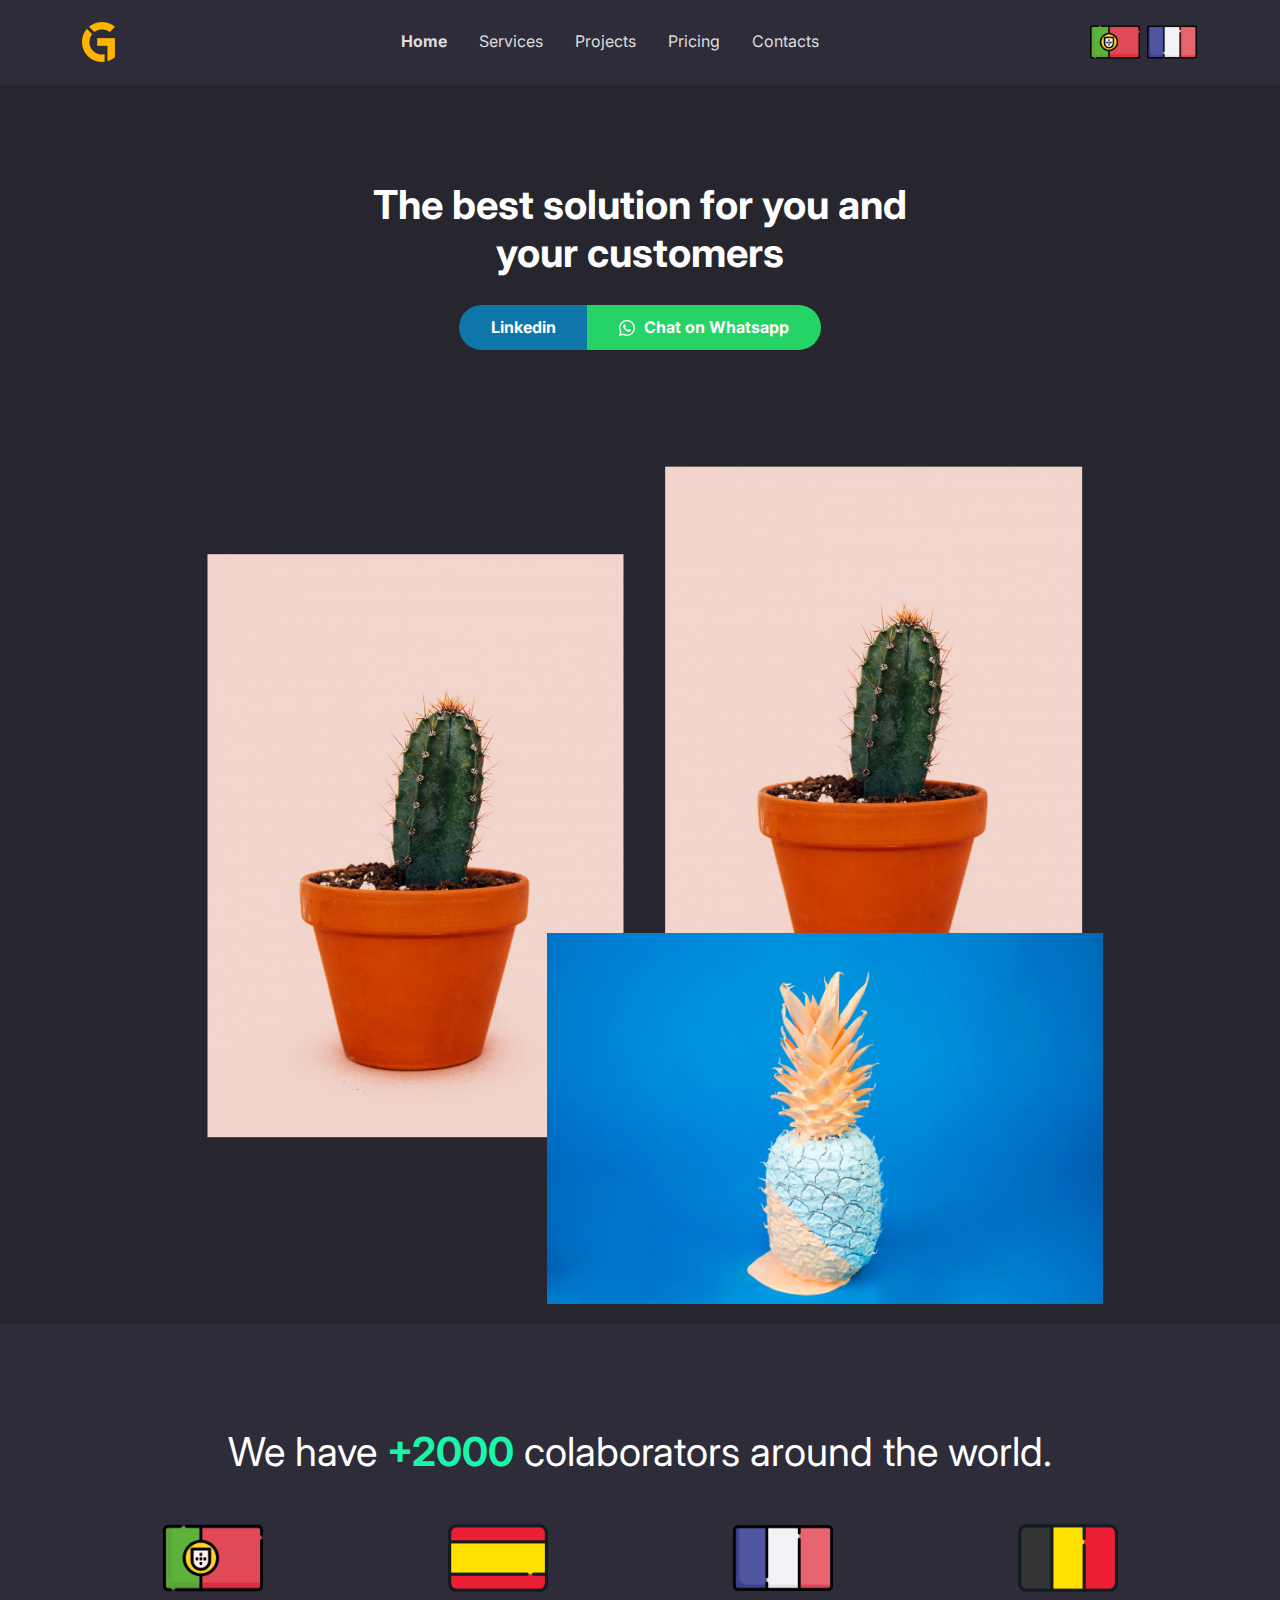
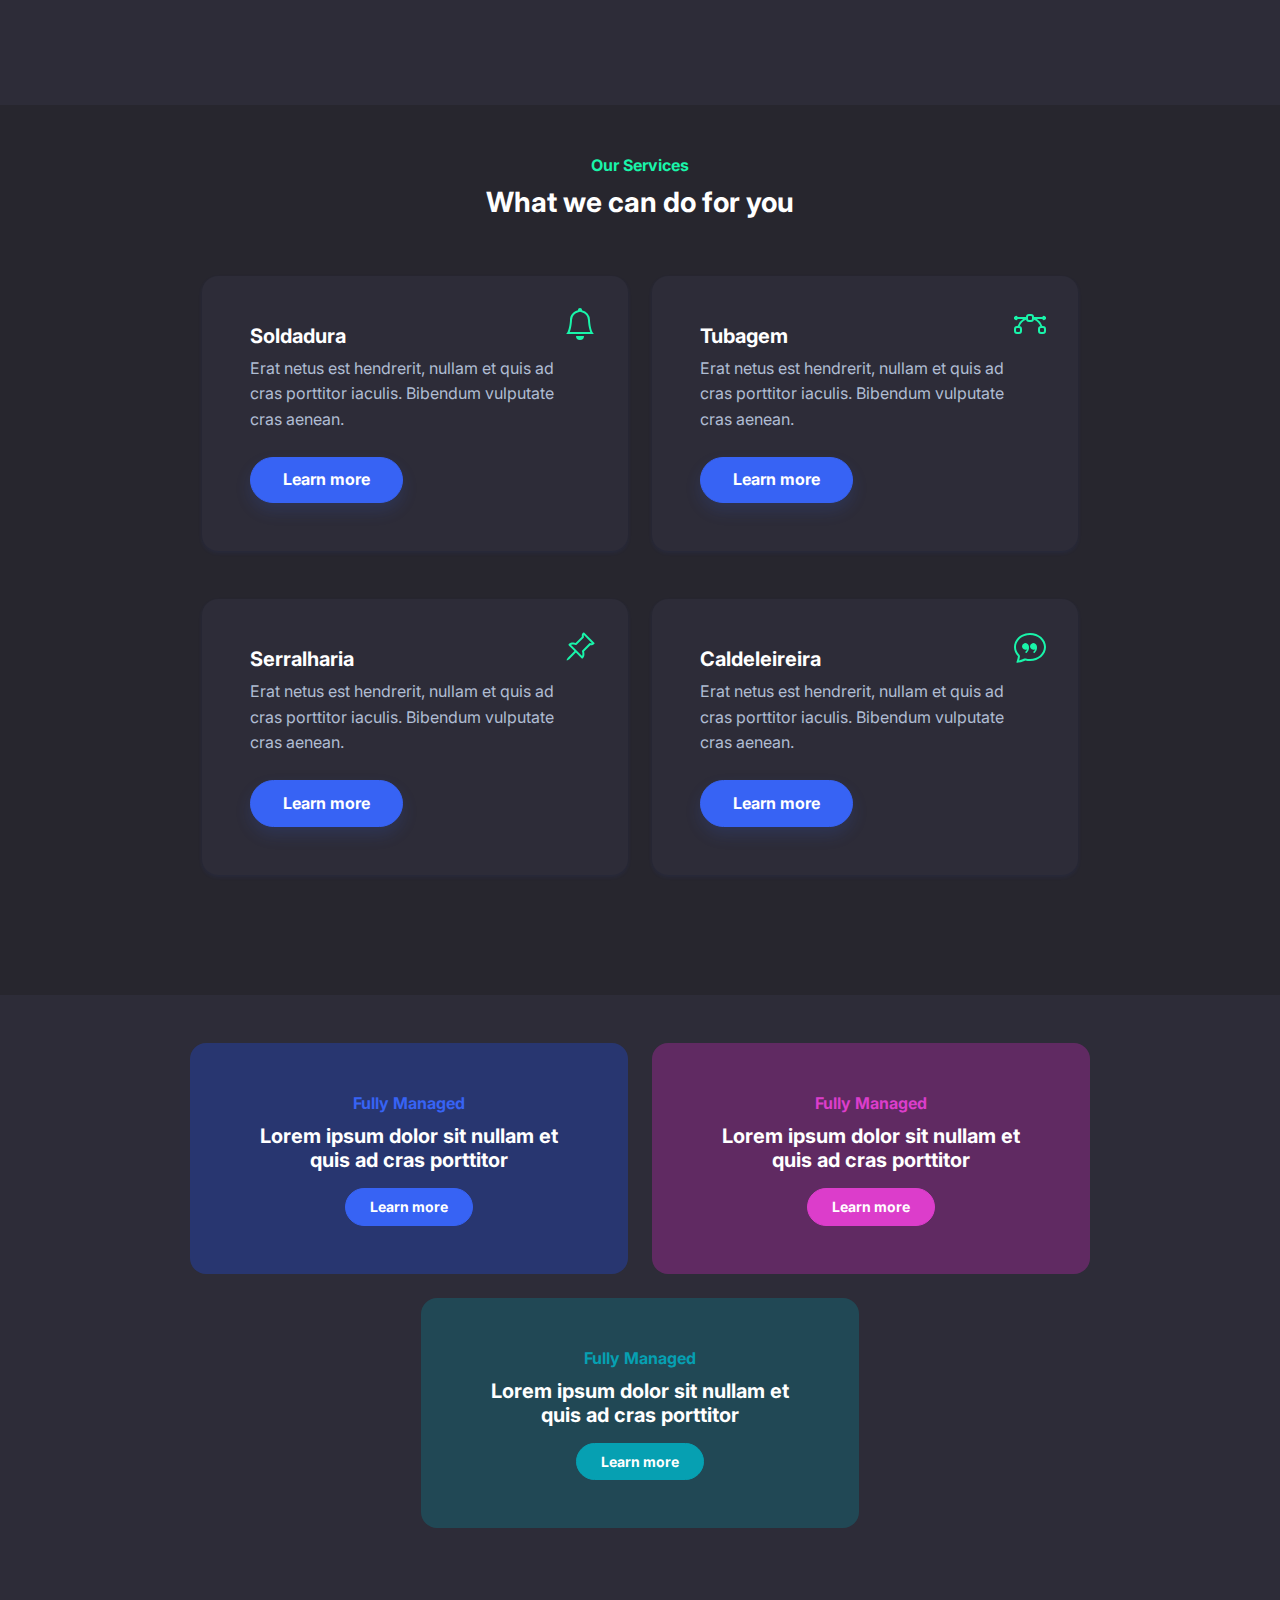
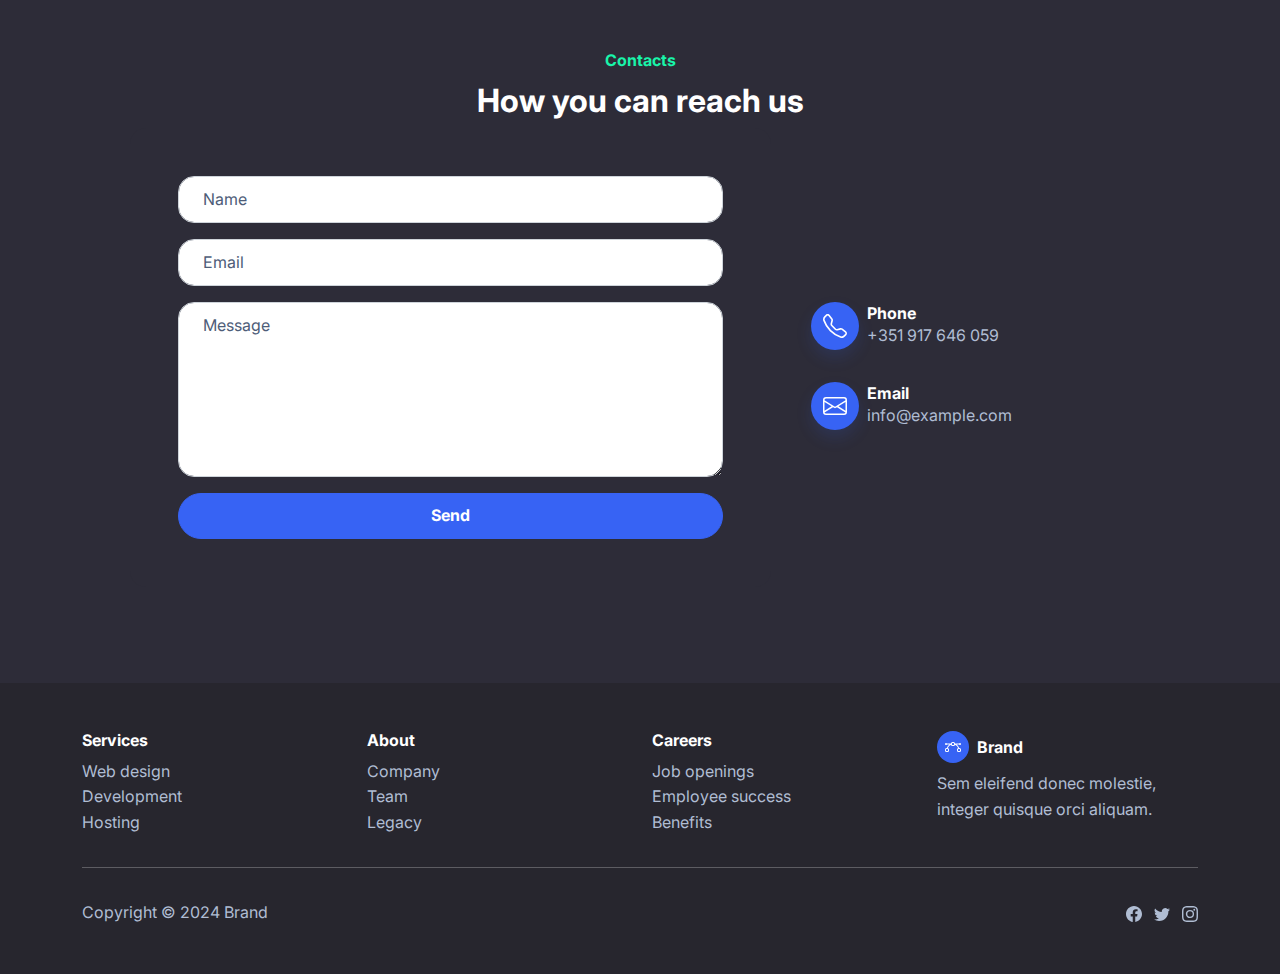
==== index.html @ dde5faa7 "message" ====
<!DOCTYPE html>
<html lang="en">

<head>
    <meta charset="utf-8">
    <meta name="viewport" content="width=device-width, initial-scale=1.0, shrink-to-fit=no">
    <title>Home - Brand</title>
    <link rel="stylesheet" href="assets/bootstrap/css/bootstrap.min.css">
    <link rel="stylesheet" href="https://fonts.googleapis.com/css?family=Inter:300italic,400italic,600italic,700italic,800italic,400,300,600,700,800&amp;display=swap">
</head>

<body>
    <nav class="navbar navbar-dark navbar-expand-md sticky-top py-3" id="mainNav">
        <div class="container"><a class="navbar-brand d-flex align-items-center" href="/"><img src="assets/img/logo.png" style="max-height: 40px;"></a><button data-bs-toggle="collapse" class="navbar-toggler" data-bs-target="#navcol-1"><span class="visually-hidden">Toggle navigation</span><span class="navbar-toggler-icon"></span></button>
            <div class="collapse navbar-collapse" id="navcol-1">
                <ul class="navbar-nav mx-auto">
                    <li class="nav-item"><a class="nav-link active" href="index.html">Home</a></li>
                    <li class="nav-item"><a class="nav-link" href="services.html">Services</a></li>
                    <li class="nav-item"><a class="nav-link" href="projects.html">Projects</a></li>
                    <li class="nav-item"><a class="nav-link" href="pricing.html">Pricing</a></li>
                    <li class="nav-item"><a class="nav-link" href="contacts.html">Contacts</a></li>
                </ul><button class="btn btn-primary" type="button" style="padding: 0;color: rgba(255,255,255,0);background: rgba(55,99,244,0);border-color: rgba(255,255,255,0);margin-right: 5px;"><img src="assets/img/portugal.png" style="max-width: 50px;"></button><button class="btn btn-primary" type="button" style="padding: 0;color: rgba(255,255,255,0);background: rgba(55,99,244,0);border-color: rgba(255,255,255,0);"><img src="assets/img/france.png" style="max-width: 50px;"></button>
            </div>
        </div>
    </nav>
    <header class="bg-dark">
        <div class="container pt-4 pt-xl-5">
            <div class="row pt-5">
                <div class="col-auto col-md-8 col-xl-6 text-md-start align-self-center mx-auto">
                    <div class="text-center d-xl-flex justify-content-xl-center">
                        <h1 class="fw-bold">The best solution for you and your customers</h1>
                    </div>
                </div>
                <div class="col-auto col-md-8 col-xl-10 text-md-start align-self-center mx-auto">
                    <div class="text-center d-xl-flex justify-content-xl-center" style="margin-top: 20px;">
                        <div class="btn-group" role="group"><button class="btn btn-primary" type="button" style="background: #0e76a8;border-style: none;">Linkedin</button><a class="btn btn-primary" role="button" style="background: #25d366;border-style: none;" href="https://whatsa.me/35100926717472/?t=Ola%20tudo%20bem?"><svg xmlns="http://www.w3.org/2000/svg" width="1em" height="1em" fill="currentColor" viewBox="0 0 16 16" class="bi bi-whatsapp" style="margin-right: 5px;">
                                    <path d="M13.601 2.326A7.854 7.854 0 0 0 7.994 0C3.627 0 .068 3.558.064 7.926c0 1.399.366 2.76 1.057 3.965L0 16l4.204-1.102a7.933 7.933 0 0 0 3.79.965h.004c4.368 0 7.926-3.558 7.93-7.93A7.898 7.898 0 0 0 13.6 2.326zM7.994 14.521a6.573 6.573 0 0 1-3.356-.92l-.24-.144-2.494.654.666-2.433-.156-.251a6.56 6.56 0 0 1-1.007-3.505c0-3.626 2.957-6.584 6.591-6.584a6.56 6.56 0 0 1 4.66 1.931 6.557 6.557 0 0 1 1.928 4.66c-.004 3.639-2.961 6.592-6.592 6.592zm3.615-4.934c-.197-.099-1.17-.578-1.353-.646-.182-.065-.315-.099-.445.099-.133.197-.513.646-.627.775-.114.133-.232.148-.43.05-.197-.1-.836-.308-1.592-.985-.59-.525-.985-1.175-1.103-1.372-.114-.198-.011-.304.088-.403.087-.088.197-.232.296-.346.1-.114.133-.198.198-.33.065-.134.034-.248-.015-.347-.05-.099-.445-1.076-.612-1.47-.16-.389-.323-.335-.445-.34-.114-.007-.247-.007-.38-.007a.729.729 0 0 0-.529.247c-.182.198-.691.677-.691 1.654 0 .977.71 1.916.81 2.049.098.133 1.394 2.132 3.383 2.992.47.205.84.326 1.129.418.475.152.904.129 1.246.08.38-.058 1.171-.48 1.338-.943.164-.464.164-.86.114-.943-.049-.084-.182-.133-.38-.232z"></path>
                                </svg>&nbsp;Chat on Whatsapp</a></div>
                    </div>
                </div>
                <div class="col-12 col-lg-10 mx-auto">
                    <div class="position-relative" style="display: flex;flex-wrap: wrap;justify-content: flex-end;">
                        <div style="position: relative;flex: 0 0 45%;transform: translate3d(-15%, 35%, 0);"><img class="img-fluid" data-bss-parallax="" data-bss-parallax-speed="0.8" src="assets/img/products/3.jpg"></div>
                        <div style="position: relative;flex: 0 0 45%;transform: translate3d(-5%, 20%, 0);"><img class="img-fluid" data-bss-parallax="" data-bss-parallax-speed="0.4" src="assets/img/products/3.jpg"></div>
                        <div style="position: relative;flex: 0 0 60%;transform: translate3d(0, 0%, 0);"><img class="img-fluid" data-bss-parallax="" data-bss-parallax-speed="0.25" src="assets/img/products/1.jpg" style="margin-bottom: 20px;"></div>
                    </div>
                </div>
            </div>
        </div>
    </header>
    <section class="py-5">
        <div class="container text-center py-5">
            <p class="fs-1 text-center mb-4" style="font-size: 1.6rem;">We have&nbsp;<span class="text-success"><strong>+2000</strong></span>&nbsp;colaborators around the world.</p>
            <div class="row">
                <div class="col-6 col-md-3 d-table-row"><img src="assets/img/portugal.png" style="max-height: 100px;"></div>
                <div class="col-6 col-md-3"><img src="assets/img/spain.png" style="max-height: 100px;"></div>
                <div class="col-6 col-md-3"><img src="assets/img/france.png" style="max-height: 100px;"></div>
                <div class="col-6 col-md-3"><img src="assets/img/belgium.png" style="max-height: 100px;"></div>
            </div>
        </div>
    </section>
    <section>
        <div class="container bg-dark py-5" style="margin-top: 1px;width: 100%;max-width: 100%;">
            <div class="row">
                <div class="col-md-8 col-xl-6 text-center mx-auto">
                    <p class="fw-bold text-success mb-2">Our Services</p>
                    <h3 class="fw-bold">What we can do for you</h3>
                </div>
            </div>
            <div class="py-5 p-lg-5">
                <div class="row row-cols-1 row-cols-md-2 mx-auto" style="max-width: 900px;">
                    <div class="col mb-5">
                        <div class="card shadow-sm">
                            <div class="card-body px-4 py-5 px-md-5">
                                <div class="bs-icon-lg d-flex justify-content-center align-items-center mb-3 bs-icon" style="top: 1rem;right: 1rem;position: absolute;"><svg xmlns="http://www.w3.org/2000/svg" width="1em" height="1em" fill="currentColor" viewBox="0 0 16 16" class="bi bi-bell text-success">
                                        <path d="M8 16a2 2 0 0 0 2-2H6a2 2 0 0 0 2 2zM8 1.918l-.797.161A4.002 4.002 0 0 0 4 6c0 .628-.134 2.197-.459 3.742-.16.767-.376 1.566-.663 2.258h10.244c-.287-.692-.502-1.49-.663-2.258C12.134 8.197 12 6.628 12 6a4.002 4.002 0 0 0-3.203-3.92L8 1.917zM14.22 12c.223.447.481.801.78 1H1c.299-.199.557-.553.78-1C2.68 10.2 3 6.88 3 6c0-2.42 1.72-4.44 4.005-4.901a1 1 0 1 1 1.99 0A5.002 5.002 0 0 1 13 6c0 .88.32 4.2 1.22 6z"></path>
                                    </svg></div>
                                <h5 class="fw-bold card-title">Soldadura</h5>
                                <p class="text-muted card-text mb-4">Erat netus est hendrerit, nullam et quis ad cras porttitor iaculis. Bibendum vulputate cras aenean.</p><button class="btn btn-primary shadow" type="button">Learn more</button>
                            </div>
                        </div>
                    </div>
                    <div class="col mb-5">
                        <div class="card shadow-sm">
                            <div class="card-body px-4 py-5 px-md-5">
                                <div class="bs-icon-lg d-flex justify-content-center align-items-center mb-3 bs-icon" style="top: 1rem;right: 1rem;position: absolute;"><svg xmlns="http://www.w3.org/2000/svg" width="1em" height="1em" fill="currentColor" viewBox="0 0 16 16" class="bi bi-bezier text-success">
                                        <path fill-rule="evenodd" d="M0 10.5A1.5 1.5 0 0 1 1.5 9h1A1.5 1.5 0 0 1 4 10.5v1A1.5 1.5 0 0 1 2.5 13h-1A1.5 1.5 0 0 1 0 11.5v-1zm1.5-.5a.5.5 0 0 0-.5.5v1a.5.5 0 0 0 .5.5h1a.5.5 0 0 0 .5-.5v-1a.5.5 0 0 0-.5-.5h-1zm10.5.5A1.5 1.5 0 0 1 13.5 9h1a1.5 1.5 0 0 1 1.5 1.5v1a1.5 1.5 0 0 1-1.5 1.5h-1a1.5 1.5 0 0 1-1.5-1.5v-1zm1.5-.5a.5.5 0 0 0-.5.5v1a.5.5 0 0 0 .5.5h1a.5.5 0 0 0 .5-.5v-1a.5.5 0 0 0-.5-.5h-1zM6 4.5A1.5 1.5 0 0 1 7.5 3h1A1.5 1.5 0 0 1 10 4.5v1A1.5 1.5 0 0 1 8.5 7h-1A1.5 1.5 0 0 1 6 5.5v-1zM7.5 4a.5.5 0 0 0-.5.5v1a.5.5 0 0 0 .5.5h1a.5.5 0 0 0 .5-.5v-1a.5.5 0 0 0-.5-.5h-1z"></path>
                                        <path d="M6 4.5H1.866a1 1 0 1 0 0 1h2.668A6.517 6.517 0 0 0 1.814 9H2.5c.123 0 .244.015.358.043a5.517 5.517 0 0 1 3.185-3.185A1.503 1.503 0 0 1 6 5.5v-1zm3.957 1.358A1.5 1.5 0 0 0 10 5.5v-1h4.134a1 1 0 1 1 0 1h-2.668a6.517 6.517 0 0 1 2.72 3.5H13.5c-.123 0-.243.015-.358.043a5.517 5.517 0 0 0-3.185-3.185z"></path>
                                    </svg></div>
                                <h5 class="fw-bold card-title">Tubagem</h5>
                                <p class="text-muted card-text mb-4">Erat netus est hendrerit, nullam et quis ad cras porttitor iaculis. Bibendum vulputate cras aenean.</p><button class="btn btn-primary shadow" type="button">Learn more</button>
                            </div>
                        </div>
                    </div>
                    <div class="col mb-4">
                        <div class="card shadow-sm">
                            <div class="card-body px-4 py-5 px-md-5">
                                <div class="bs-icon-lg d-flex justify-content-center align-items-center mb-3 bs-icon" style="top: 1rem;right: 1rem;position: absolute;"><svg xmlns="http://www.w3.org/2000/svg" width="1em" height="1em" fill="currentColor" viewBox="0 0 16 16" class="bi bi-pin-angle text-success">
                                        <path d="M9.828.722a.5.5 0 0 1 .354.146l4.95 4.95a.5.5 0 0 1 0 .707c-.48.48-1.072.588-1.503.588-.177 0-.335-.018-.46-.039l-3.134 3.134a5.927 5.927 0 0 1 .16 1.013c.046.702-.032 1.687-.72 2.375a.5.5 0 0 1-.707 0l-2.829-2.828-3.182 3.182c-.195.195-1.219.902-1.414.707-.195-.195.512-1.22.707-1.414l3.182-3.182-2.828-2.829a.5.5 0 0 1 0-.707c.688-.688 1.673-.767 2.375-.72a5.922 5.922 0 0 1 1.013.16l3.134-3.133a2.772 2.772 0 0 1-.04-.461c0-.43.108-1.022.589-1.503a.5.5 0 0 1 .353-.146zm.122 2.112v-.002.002zm0-.002v.002a.5.5 0 0 1-.122.51L6.293 6.878a.5.5 0 0 1-.511.12H5.78l-.014-.004a4.507 4.507 0 0 0-.288-.076 4.922 4.922 0 0 0-.765-.116c-.422-.028-.836.008-1.175.15l5.51 5.509c.141-.34.177-.753.149-1.175a4.924 4.924 0 0 0-.192-1.054l-.004-.013v-.001a.5.5 0 0 1 .12-.512l3.536-3.535a.5.5 0 0 1 .532-.115l.096.022c.087.017.208.034.344.034.114 0 .23-.011.343-.04L9.927 2.028c-.029.113-.04.23-.04.343a1.779 1.779 0 0 0 .062.46z"></path>
                                    </svg></div>
                                <h5 class="fw-bold card-title">Serralharia</h5>
                                <p class="text-muted card-text mb-4">Erat netus est hendrerit, nullam et quis ad cras porttitor iaculis. Bibendum vulputate cras aenean.</p><button class="btn btn-primary shadow" type="button">Learn more</button>
                            </div>
                        </div>
                    </div>
                    <div class="col mb-4">
                        <div class="card shadow-sm">
                            <div class="card-body px-4 py-5 px-md-5">
                                <div class="bs-icon-lg d-flex justify-content-center align-items-center mb-3 bs-icon" style="top: 1rem;right: 1rem;position: absolute;"><svg xmlns="http://www.w3.org/2000/svg" width="1em" height="1em" fill="currentColor" viewBox="0 0 16 16" class="bi bi-chat-quote text-success">
                                        <path d="M2.678 11.894a1 1 0 0 1 .287.801 10.97 10.97 0 0 1-.398 2c1.395-.323 2.247-.697 2.634-.893a1 1 0 0 1 .71-.074A8.06 8.06 0 0 0 8 14c3.996 0 7-2.807 7-6 0-3.192-3.004-6-7-6S1 4.808 1 8c0 1.468.617 2.83 1.678 3.894zm-.493 3.905a21.682 21.682 0 0 1-.713.129c-.2.032-.352-.176-.273-.362a9.68 9.68 0 0 0 .244-.637l.003-.01c.248-.72.45-1.548.524-2.319C.743 11.37 0 9.76 0 8c0-3.866 3.582-7 8-7s8 3.134 8 7-3.582 7-8 7a9.06 9.06 0 0 1-2.347-.306c-.52.263-1.639.742-3.468 1.105z"></path>
                                        <path d="M7.066 6.76A1.665 1.665 0 0 0 4 7.668a1.667 1.667 0 0 0 2.561 1.406c-.131.389-.375.804-.777 1.22a.417.417 0 0 0 .6.58c1.486-1.54 1.293-3.214.682-4.112zm4 0A1.665 1.665 0 0 0 8 7.668a1.667 1.667 0 0 0 2.561 1.406c-.131.389-.375.804-.777 1.22a.417.417 0 0 0 .6.58c1.486-1.54 1.293-3.214.682-4.112z"></path>
                                    </svg></div>
                                <h5 class="fw-bold card-title">Caldeleireira</h5>
                                <p class="text-muted card-text mb-4">Erat netus est hendrerit, nullam et quis ad cras porttitor iaculis. Bibendum vulputate cras aenean.</p><button class="btn btn-primary shadow" type="button">Learn more</button>
                            </div>
                        </div>
                    </div>
                </div>
            </div>
        </div>
    </section>
    <section>
        <div class="container py-5">
            <div class="mx-auto" style="max-width: 900px;">
                <div class="row row-cols-1 row-cols-md-2 d-flex justify-content-center">
                    <div class="col mb-4">
                        <div class="card bg-primary-light">
                            <div class="card-body text-center px-4 py-5 px-md-5">
                                <p class="fw-bold text-primary card-text mb-2">Fully Managed</p>
                                <h5 class="fw-bold card-title mb-3">Lorem ipsum dolor sit&nbsp;nullam et quis ad cras porttitor</h5><button class="btn btn-primary btn-sm" type="button">Learn more</button>
                            </div>
                        </div>
                    </div>
                    <div class="col mb-4">
                        <div class="card bg-secondary-light">
                            <div class="card-body text-center px-4 py-5 px-md-5">
                                <p class="fw-bold text-secondary card-text mb-2">Fully Managed</p>
                                <h5 class="fw-bold card-title mb-3">Lorem ipsum dolor sit&nbsp;nullam et quis ad cras porttitor</h5><button class="btn btn-secondary btn-sm" type="button">Learn more</button>
                            </div>
                        </div>
                    </div>
                    <div class="col mb-4">
                        <div class="card bg-info-light">
                            <div class="card-body text-center px-4 py-5 px-md-5">
                                <p class="fw-bold text-info card-text mb-2">Fully Managed</p>
                                <h5 class="fw-bold card-title mb-3">Lorem ipsum dolor sit&nbsp;nullam et quis ad cras porttitor</h5><button class="btn btn-info btn-sm" type="button">Learn more</button>
                            </div>
                        </div>
                    </div>
                </div>
            </div>
        </div>
    </section>
    <section class="position-relative py-4 py-xl-5">
        <div class="container position-relative">
            <p class="fw-bold text-success d-xl-flex justify-content-xl-center mb-2" style="text-align: center;">Contacts</p>
            <div class="col-md-8 col-xl-6 text-center mx-auto">
                <h2 class="fw-bold">How you can reach us</h2>
            </div>
            <div class="row d-flex justify-content-center">
                <div class="col-md-8 col-lg-8 col-xl-7 col-xxl-6">
                    <div class="card mb-5">
                        <div class="card-body p-sm-5">
                            <form method="post">
                                <div class="mb-3"><input class="form-control" type="text" id="name-2" name="name" placeholder="Name"></div>
                                <div class="mb-3"><input class="form-control" type="email" id="email-2" name="email" placeholder="Email"></div>
                                <div class="mb-3"><textarea class="form-control" id="message-2" name="message" rows="6" placeholder="Message"></textarea></div>
                                <div><button class="btn btn-primary d-block w-100" type="submit">Send </button></div>
                            </form>
                        </div>
                    </div>
                </div>
                <div class="col-md-4 col-xl-4 d-flex justify-content-center justify-content-xl-start">
                    <div class="d-flex flex-wrap flex-md-column justify-content-md-start align-items-md-start justify-content-xl-center h-100">
                        <div class="d-flex align-items-center p-3">
                            <div class="bs-icon-md bs-icon-circle bs-icon-primary shadow d-flex flex-shrink-0 justify-content-center align-items-center d-inline-block bs-icon bs-icon-md"><svg xmlns="http://www.w3.org/2000/svg" width="1em" height="1em" fill="currentColor" viewBox="0 0 16 16" class="bi bi-telephone">
                                    <path d="M3.654 1.328a.678.678 0 0 0-1.015-.063L1.605 2.3c-.483.484-.661 1.169-.45 1.77a17.568 17.568 0 0 0 4.168 6.608 17.569 17.569 0 0 0 6.608 4.168c.601.211 1.286.033 1.77-.45l1.034-1.034a.678.678 0 0 0-.063-1.015l-2.307-1.794a.678.678 0 0 0-.58-.122l-2.19.547a1.745 1.745 0 0 1-1.657-.459L5.482 8.062a1.745 1.745 0 0 1-.46-1.657l.548-2.19a.678.678 0 0 0-.122-.58L3.654 1.328zM1.884.511a1.745 1.745 0 0 1 2.612.163L6.29 2.98c.329.423.445.974.315 1.494l-.547 2.19a.678.678 0 0 0 .178.643l2.457 2.457a.678.678 0 0 0 .644.178l2.189-.547a1.745 1.745 0 0 1 1.494.315l2.306 1.794c.829.645.905 1.87.163 2.611l-1.034 1.034c-.74.74-1.846 1.065-2.877.702a18.634 18.634 0 0 1-7.01-4.42 18.634 18.634 0 0 1-4.42-7.009c-.362-1.03-.037-2.137.703-2.877L1.885.511z"></path>
                                </svg></div>
                            <div class="px-2">
                                <h6 class="fw-bold mb-0">Phone</h6>
                                <p class="text-muted mb-0">+351 917 646 059</p>
                            </div>
                        </div>
                        <div class="d-flex align-items-center p-3">
                            <div class="bs-icon-md bs-icon-circle bs-icon-primary shadow d-flex flex-shrink-0 justify-content-center align-items-center d-inline-block bs-icon bs-icon-md"><svg xmlns="http://www.w3.org/2000/svg" width="1em" height="1em" fill="currentColor" viewBox="0 0 16 16" class="bi bi-envelope">
                                    <path fill-rule="evenodd" d="M0 4a2 2 0 0 1 2-2h12a2 2 0 0 1 2 2v8a2 2 0 0 1-2 2H2a2 2 0 0 1-2-2V4Zm2-1a1 1 0 0 0-1 1v.217l7 4.2 7-4.2V4a1 1 0 0 0-1-1H2Zm13 2.383-4.708 2.825L15 11.105V5.383Zm-.034 6.876-5.64-3.471L8 9.583l-1.326-.795-5.64 3.47A1 1 0 0 0 2 13h12a1 1 0 0 0 .966-.741ZM1 11.105l4.708-2.897L1 5.383v5.722Z"></path>
                                </svg></div>
                            <div class="px-2">
                                <h6 class="fw-bold mb-0">Email</h6>
                                <p class="text-muted mb-0">info@example.com</p>
                            </div>
                        </div>
                        <div class="d-flex align-items-center p-3">
                            <div class="px-2"></div>
                        </div>
                    </div>
                </div>
            </div>
        </div>
    </section>
    <footer class="bg-dark">
        <div class="container py-4 py-lg-5">
            <div class="row justify-content-center">
                <div class="col-sm-4 col-md-3 text-center text-lg-start d-flex flex-column">
                    <h3 class="fs-6 fw-bold">Services</h3>
                    <ul class="list-unstyled">
                        <li><a href="#">Web design</a></li>
                        <li><a href="#">Development</a></li>
                        <li><a href="#">Hosting</a></li>
                    </ul>
                </div>
                <div class="col-sm-4 col-md-3 text-center text-lg-start d-flex flex-column">
                    <h3 class="fs-6 fw-bold">About</h3>
                    <ul class="list-unstyled">
                        <li><a href="#">Company</a></li>
                        <li><a href="#">Team</a></li>
                        <li><a href="#">Legacy</a></li>
                    </ul>
                </div>
                <div class="col-sm-4 col-md-3 text-center text-lg-start d-flex flex-column">
                    <h3 class="fs-6 fw-bold">Careers</h3>
                    <ul class="list-unstyled">
                        <li><a href="#">Job openings</a></li>
                        <li><a href="#">Employee success</a></li>
                        <li><a href="#">Benefits</a></li>
                    </ul>
                </div>
                <div class="col-lg-3 text-center text-lg-start d-flex flex-column align-items-center order-first align-items-lg-start order-lg-last">
                    <div class="fw-bold d-flex align-items-center mb-2"><span class="bs-icon-sm bs-icon-circle bs-icon-primary d-flex justify-content-center align-items-center bs-icon me-2"><svg xmlns="http://www.w3.org/2000/svg" width="1em" height="1em" fill="currentColor" viewBox="0 0 16 16" class="bi bi-bezier">
                                <path fill-rule="evenodd" d="M0 10.5A1.5 1.5 0 0 1 1.5 9h1A1.5 1.5 0 0 1 4 10.5v1A1.5 1.5 0 0 1 2.5 13h-1A1.5 1.5 0 0 1 0 11.5v-1zm1.5-.5a.5.5 0 0 0-.5.5v1a.5.5 0 0 0 .5.5h1a.5.5 0 0 0 .5-.5v-1a.5.5 0 0 0-.5-.5h-1zm10.5.5A1.5 1.5 0 0 1 13.5 9h1a1.5 1.5 0 0 1 1.5 1.5v1a1.5 1.5 0 0 1-1.5 1.5h-1a1.5 1.5 0 0 1-1.5-1.5v-1zm1.5-.5a.5.5 0 0 0-.5.5v1a.5.5 0 0 0 .5.5h1a.5.5 0 0 0 .5-.5v-1a.5.5 0 0 0-.5-.5h-1zM6 4.5A1.5 1.5 0 0 1 7.5 3h1A1.5 1.5 0 0 1 10 4.5v1A1.5 1.5 0 0 1 8.5 7h-1A1.5 1.5 0 0 1 6 5.5v-1zM7.5 4a.5.5 0 0 0-.5.5v1a.5.5 0 0 0 .5.5h1a.5.5 0 0 0 .5-.5v-1a.5.5 0 0 0-.5-.5h-1z"></path>
                                <path d="M6 4.5H1.866a1 1 0 1 0 0 1h2.668A6.517 6.517 0 0 0 1.814 9H2.5c.123 0 .244.015.358.043a5.517 5.517 0 0 1 3.185-3.185A1.503 1.503 0 0 1 6 5.5v-1zm3.957 1.358A1.5 1.5 0 0 0 10 5.5v-1h4.134a1 1 0 1 1 0 1h-2.668a6.517 6.517 0 0 1 2.72 3.5H13.5c-.123 0-.243.015-.358.043a5.517 5.517 0 0 0-3.185-3.185z"></path>
                            </svg></span><span>Brand</span></div>
                    <p class="text-muted">Sem eleifend donec molestie, integer quisque orci aliquam.</p>
                </div>
            </div>
            <hr>
            <div class="text-muted d-flex justify-content-between align-items-center pt-3">
                <p class="mb-0">Copyright © 2024 Brand</p>
                <ul class="list-inline mb-0">
                    <li class="list-inline-item"><svg xmlns="http://www.w3.org/2000/svg" width="1em" height="1em" fill="currentColor" viewBox="0 0 16 16" class="bi bi-facebook">
                            <path d="M16 8.049c0-4.446-3.582-8.05-8-8.05C3.58 0-.002 3.603-.002 8.05c0 4.017 2.926 7.347 6.75 7.951v-5.625h-2.03V8.05H6.75V6.275c0-2.017 1.195-3.131 3.022-3.131.876 0 1.791.157 1.791.157v1.98h-1.009c-.993 0-1.303.621-1.303 1.258v1.51h2.218l-.354 2.326H9.25V16c3.824-.604 6.75-3.934 6.75-7.951z"></path>
                        </svg></li>
                    <li class="list-inline-item"><svg xmlns="http://www.w3.org/2000/svg" width="1em" height="1em" fill="currentColor" viewBox="0 0 16 16" class="bi bi-twitter">
                            <path d="M5.026 15c6.038 0 9.341-5.003 9.341-9.334 0-.14 0-.282-.006-.422A6.685 6.685 0 0 0 16 3.542a6.658 6.658 0 0 1-1.889.518 3.301 3.301 0 0 0 1.447-1.817 6.533 6.533 0 0 1-2.087.793A3.286 3.286 0 0 0 7.875 6.03a9.325 9.325 0 0 1-6.767-3.429 3.289 3.289 0 0 0 1.018 4.382A3.323 3.323 0 0 1 .64 6.575v.045a3.288 3.288 0 0 0 2.632 3.218 3.203 3.203 0 0 1-.865.115 3.23 3.23 0 0 1-.614-.057 3.283 3.283 0 0 0 3.067 2.277A6.588 6.588 0 0 1 .78 13.58a6.32 6.32 0 0 1-.78-.045A9.344 9.344 0 0 0 5.026 15z"></path>
                        </svg></li>
                    <li class="list-inline-item"><svg xmlns="http://www.w3.org/2000/svg" width="1em" height="1em" fill="currentColor" viewBox="0 0 16 16" class="bi bi-instagram">
                            <path d="M8 0C5.829 0 5.556.01 4.703.048 3.85.088 3.269.222 2.76.42a3.917 3.917 0 0 0-1.417.923A3.927 3.927 0 0 0 .42 2.76C.222 3.268.087 3.85.048 4.7.01 5.555 0 5.827 0 8.001c0 2.172.01 2.444.048 3.297.04.852.174 1.433.372 1.942.205.526.478.972.923 1.417.444.445.89.719 1.416.923.51.198 1.09.333 1.942.372C5.555 15.99 5.827 16 8 16s2.444-.01 3.298-.048c.851-.04 1.434-.174 1.943-.372a3.916 3.916 0 0 0 1.416-.923c.445-.445.718-.891.923-1.417.197-.509.332-1.09.372-1.942C15.99 10.445 16 10.173 16 8s-.01-2.445-.048-3.299c-.04-.851-.175-1.433-.372-1.941a3.926 3.926 0 0 0-.923-1.417A3.911 3.911 0 0 0 13.24.42c-.51-.198-1.092-.333-1.943-.372C10.443.01 10.172 0 7.998 0h.003zm-.717 1.442h.718c2.136 0 2.389.007 3.232.046.78.035 1.204.166 1.486.275.373.145.64.319.92.599.28.28.453.546.598.92.11.281.24.705.275 1.485.039.843.047 1.096.047 3.231s-.008 2.389-.047 3.232c-.035.78-.166 1.203-.275 1.485a2.47 2.47 0 0 1-.599.919c-.28.28-.546.453-.92.598-.28.11-.704.24-1.485.276-.843.038-1.096.047-3.232.047s-2.39-.009-3.233-.047c-.78-.036-1.203-.166-1.485-.276a2.478 2.478 0 0 1-.92-.598 2.48 2.48 0 0 1-.6-.92c-.109-.281-.24-.705-.275-1.485-.038-.843-.046-1.096-.046-3.233 0-2.136.008-2.388.046-3.231.036-.78.166-1.204.276-1.486.145-.373.319-.64.599-.92.28-.28.546-.453.92-.598.282-.11.705-.24 1.485-.276.738-.034 1.024-.044 2.515-.045v.002zm4.988 1.328a.96.96 0 1 0 0 1.92.96.96 0 0 0 0-1.92zm-4.27 1.122a4.109 4.109 0 1 0 0 8.217 4.109 4.109 0 0 0 0-8.217zm0 1.441a2.667 2.667 0 1 1 0 5.334 2.667 2.667 0 0 1 0-5.334z"></path>
                        </svg></li>
                </ul>
            </div>
        </div>
    </footer>
    <script src="assets/bootstrap/js/bootstrap.min.js"></script>
    <script src="assets/js/bold-and-dark.js"></script>
</body>

</html>
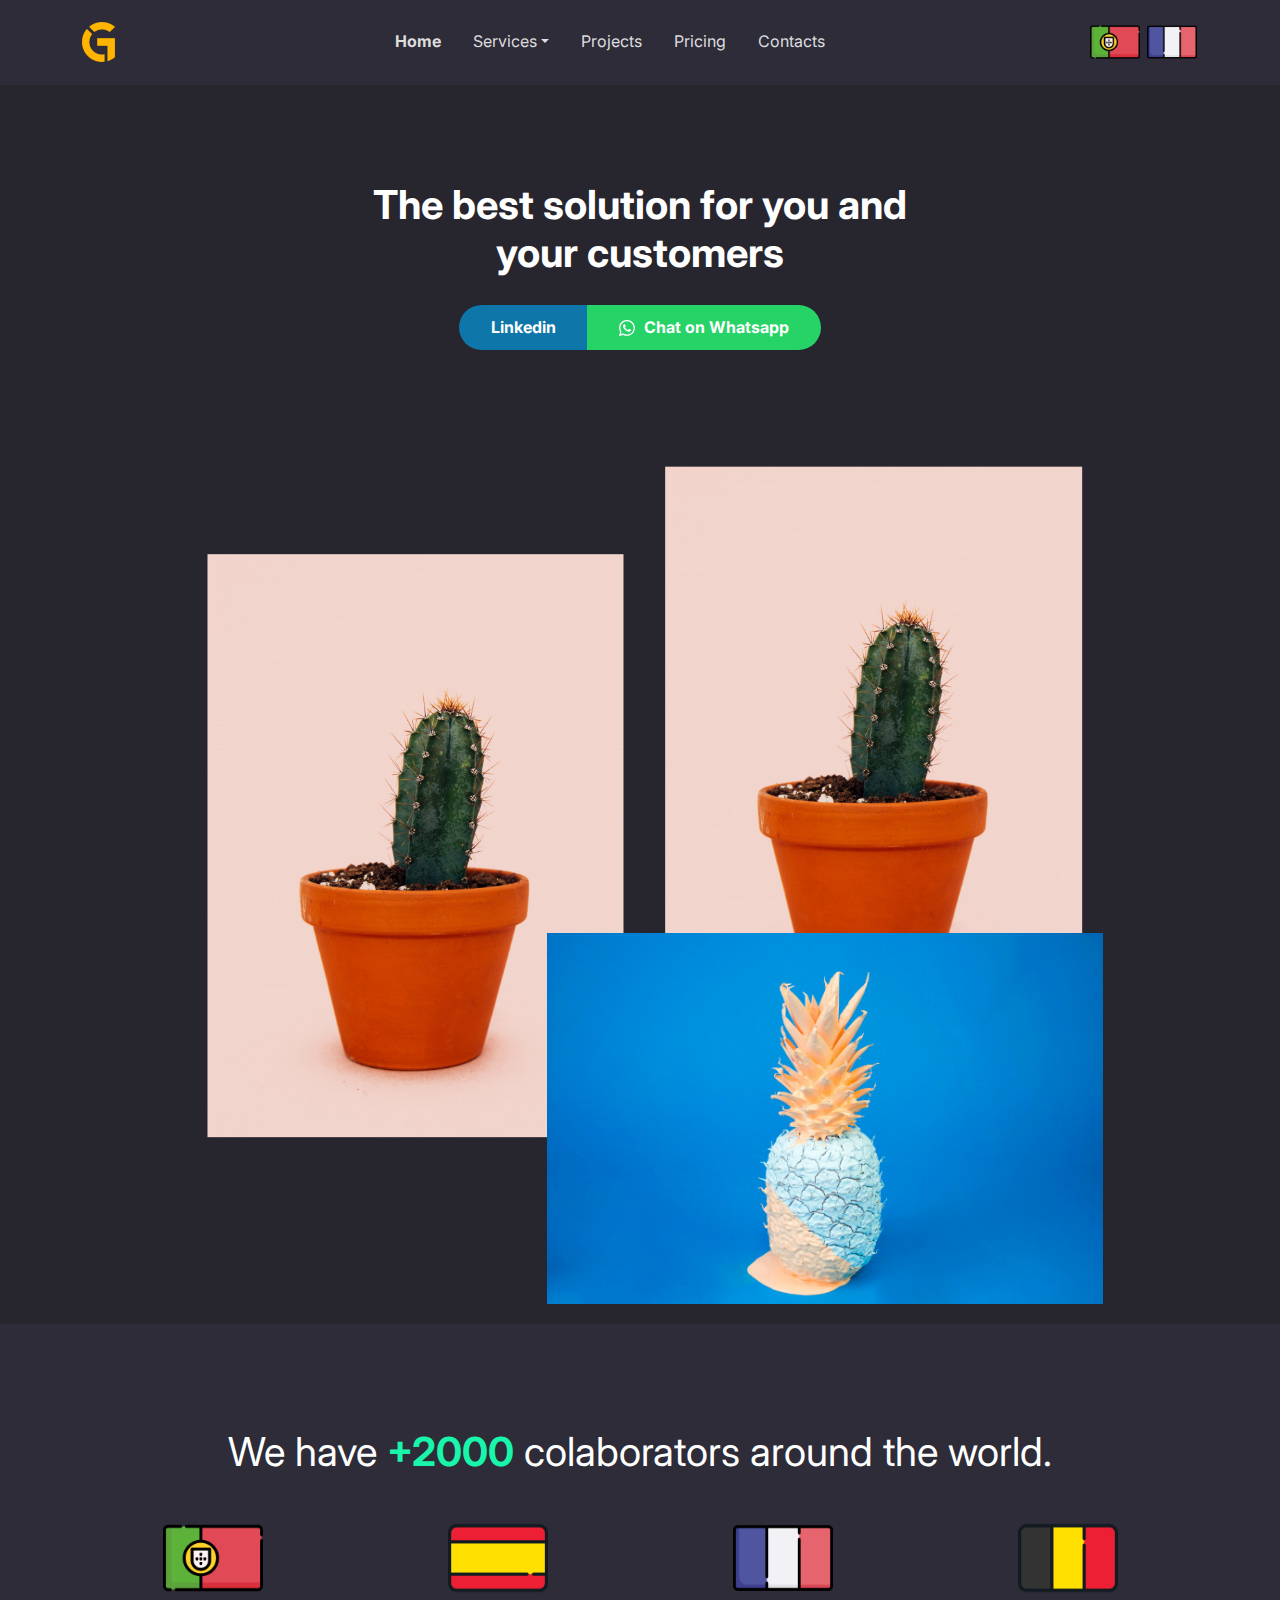
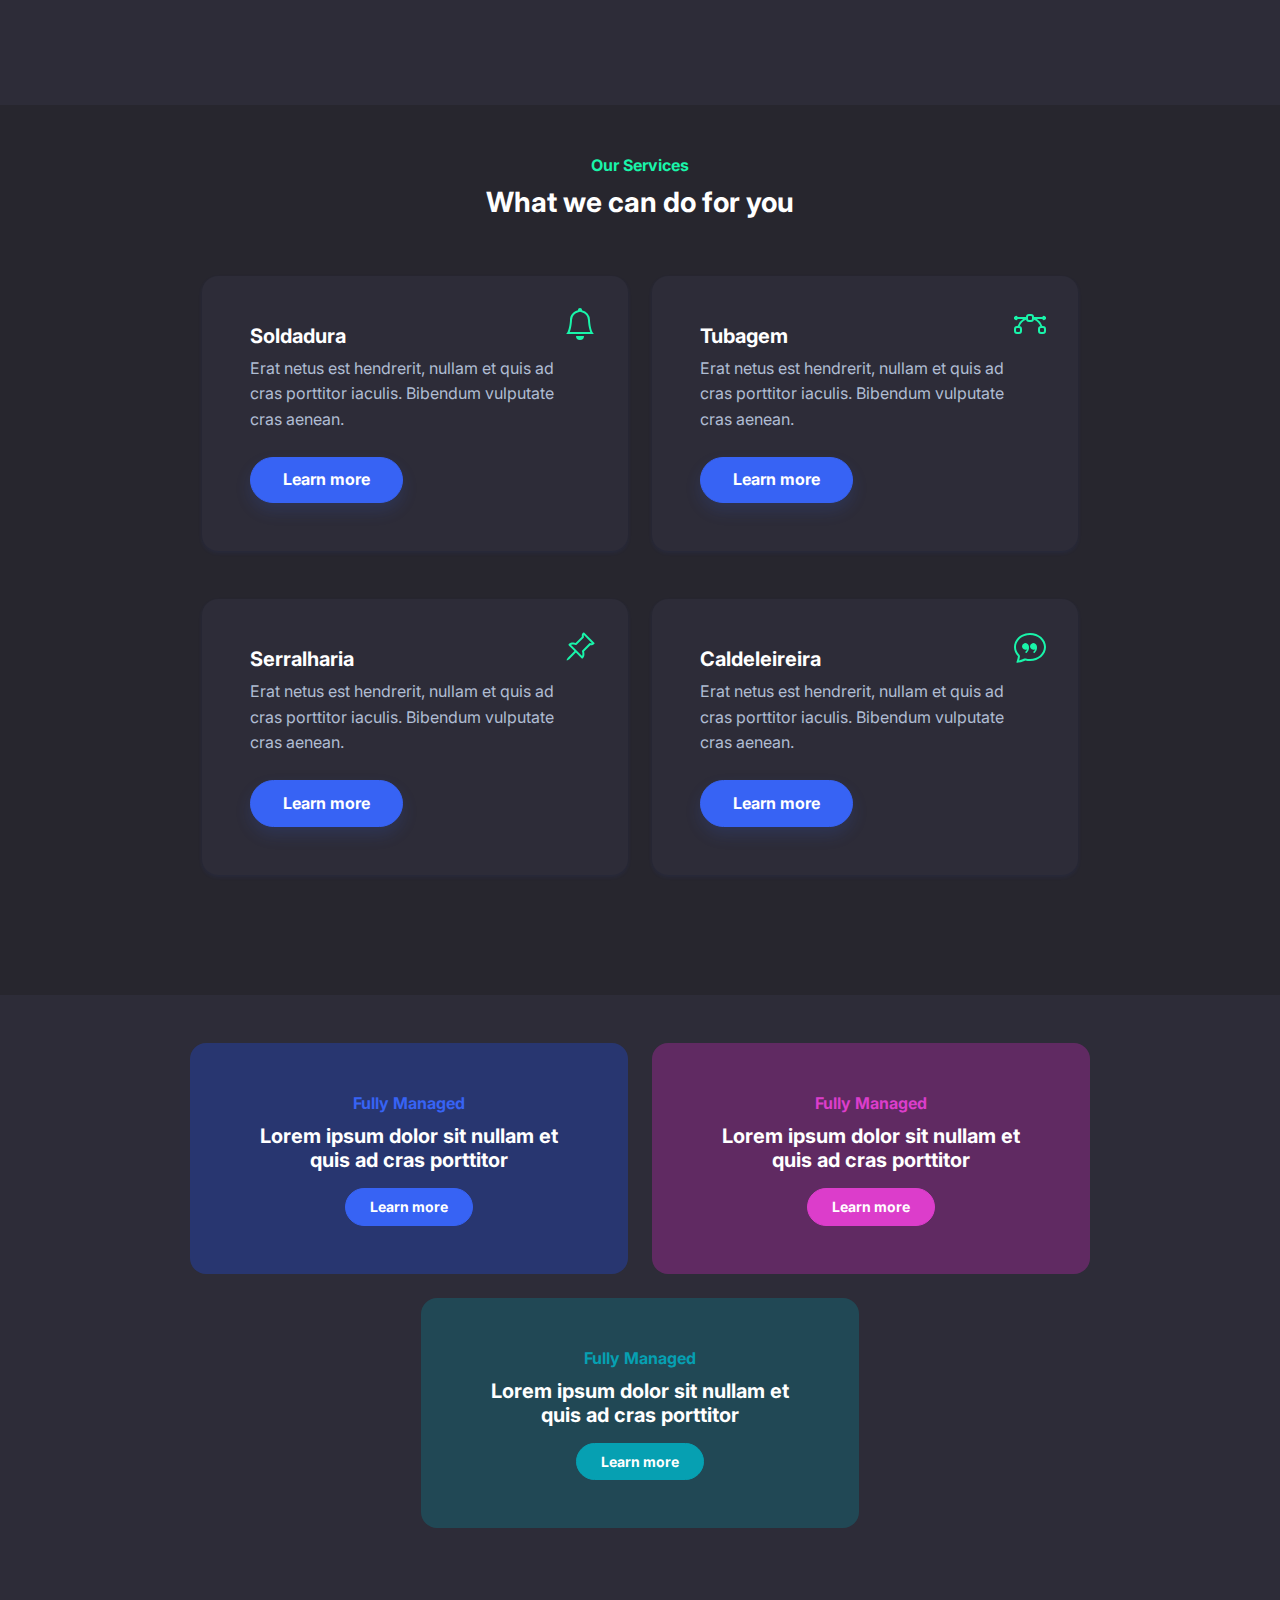
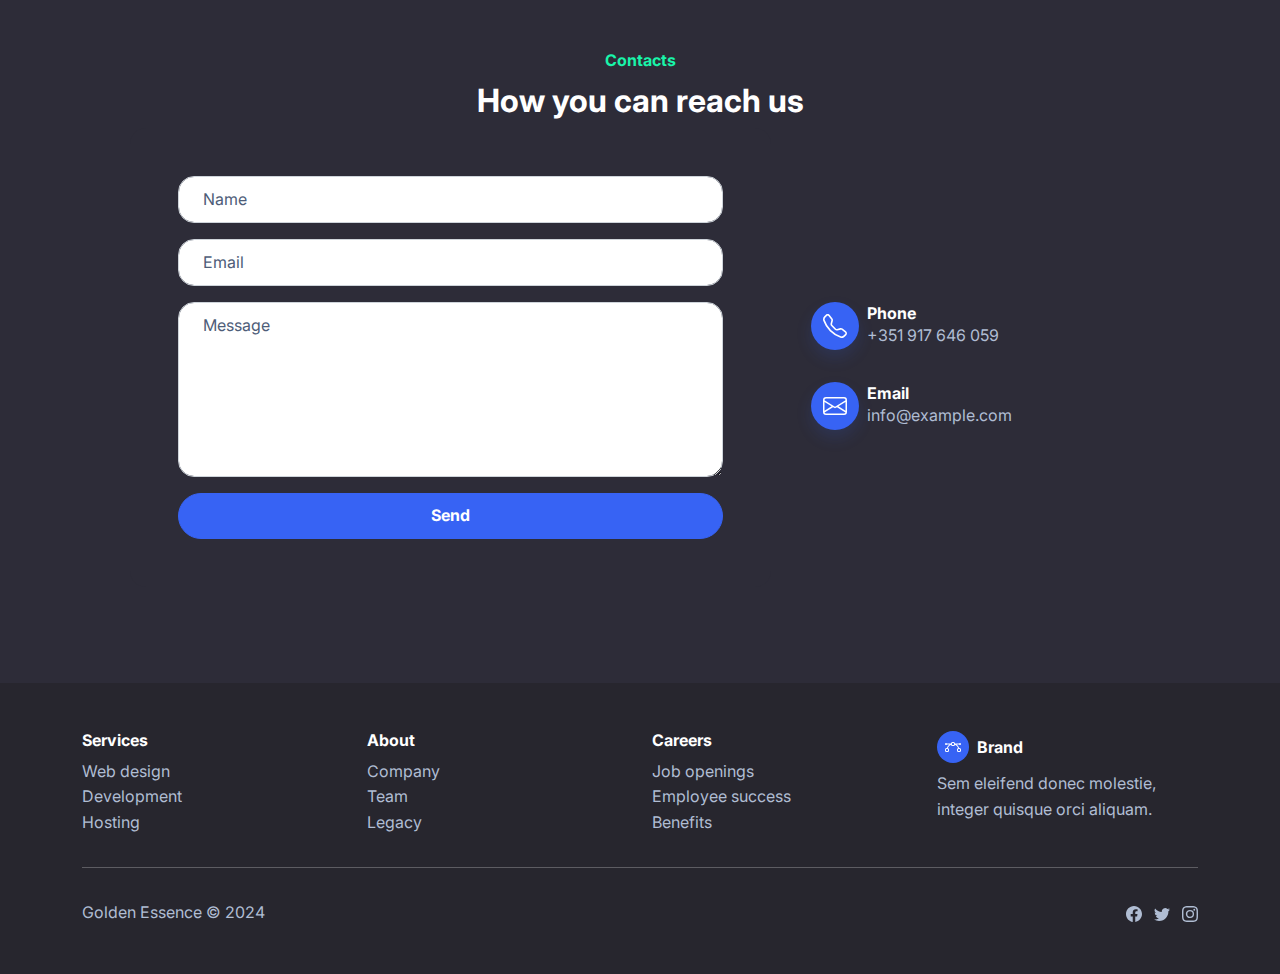
==== commit 0c1c7463: "update" ====
--- a/index.html
+++ b/index.html
@@ -15,7 +15,9 @@
             <div class="collapse navbar-collapse" id="navcol-1">
                 <ul class="navbar-nav mx-auto">
                     <li class="nav-item"><a class="nav-link active" href="index.html">Home</a></li>
-                    <li class="nav-item"><a class="nav-link" href="services.html">Services</a></li>
+                    <li class="nav-item dropdown"><a class="dropdown-toggle nav-link" aria-expanded="false" data-bs-toggle="dropdown" href="#">Services</a>
+                        <div class="dropdown-menu"><a class="dropdown-item" href="welding.html">Welding</a><a class="dropdown-item" href="#">Second Item</a><a class="dropdown-item" href="#">Third Item</a></div>
+                    </li>
                     <li class="nav-item"><a class="nav-link" href="projects.html">Projects</a></li>
                     <li class="nav-item"><a class="nav-link" href="pricing.html">Pricing</a></li>
                     <li class="nav-item"><a class="nav-link" href="contacts.html">Contacts</a></li>
@@ -235,7 +237,7 @@
             </div>
             <hr>
             <div class="text-muted d-flex justify-content-between align-items-center pt-3">
-                <p class="mb-0">Copyright © 2024 Brand</p>
+                <p class="mb-0">Golden Essence © 2024</p>
                 <ul class="list-inline mb-0">
                     <li class="list-inline-item"><svg xmlns="http://www.w3.org/2000/svg" width="1em" height="1em" fill="currentColor" viewBox="0 0 16 16" class="bi bi-facebook">
                             <path d="M16 8.049c0-4.446-3.582-8.05-8-8.05C3.58 0-.002 3.603-.002 8.05c0 4.017 2.926 7.347 6.75 7.951v-5.625h-2.03V8.05H6.75V6.275c0-2.017 1.195-3.131 3.022-3.131.876 0 1.791.157 1.791.157v1.98h-1.009c-.993 0-1.303.621-1.303 1.258v1.51h2.218l-.354 2.326H9.25V16c3.824-.604 6.75-3.934 6.75-7.951z"></path>
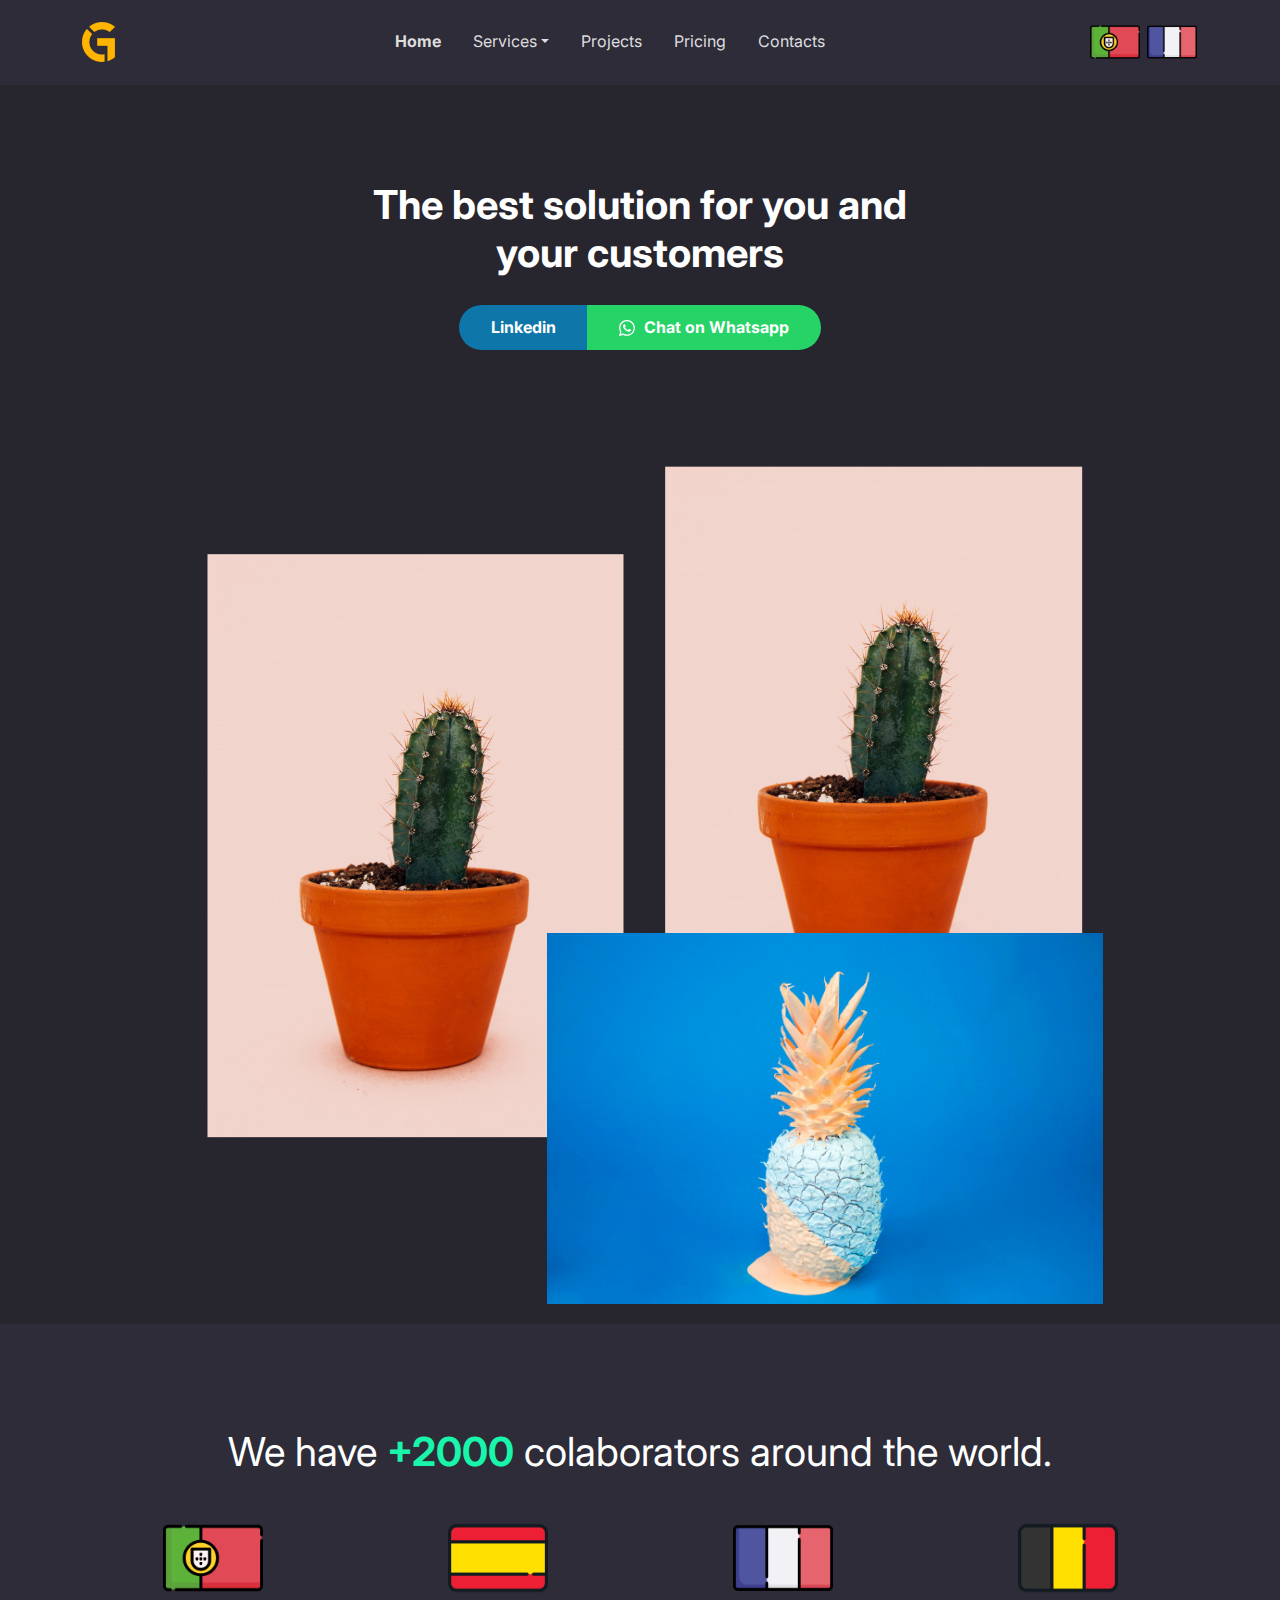
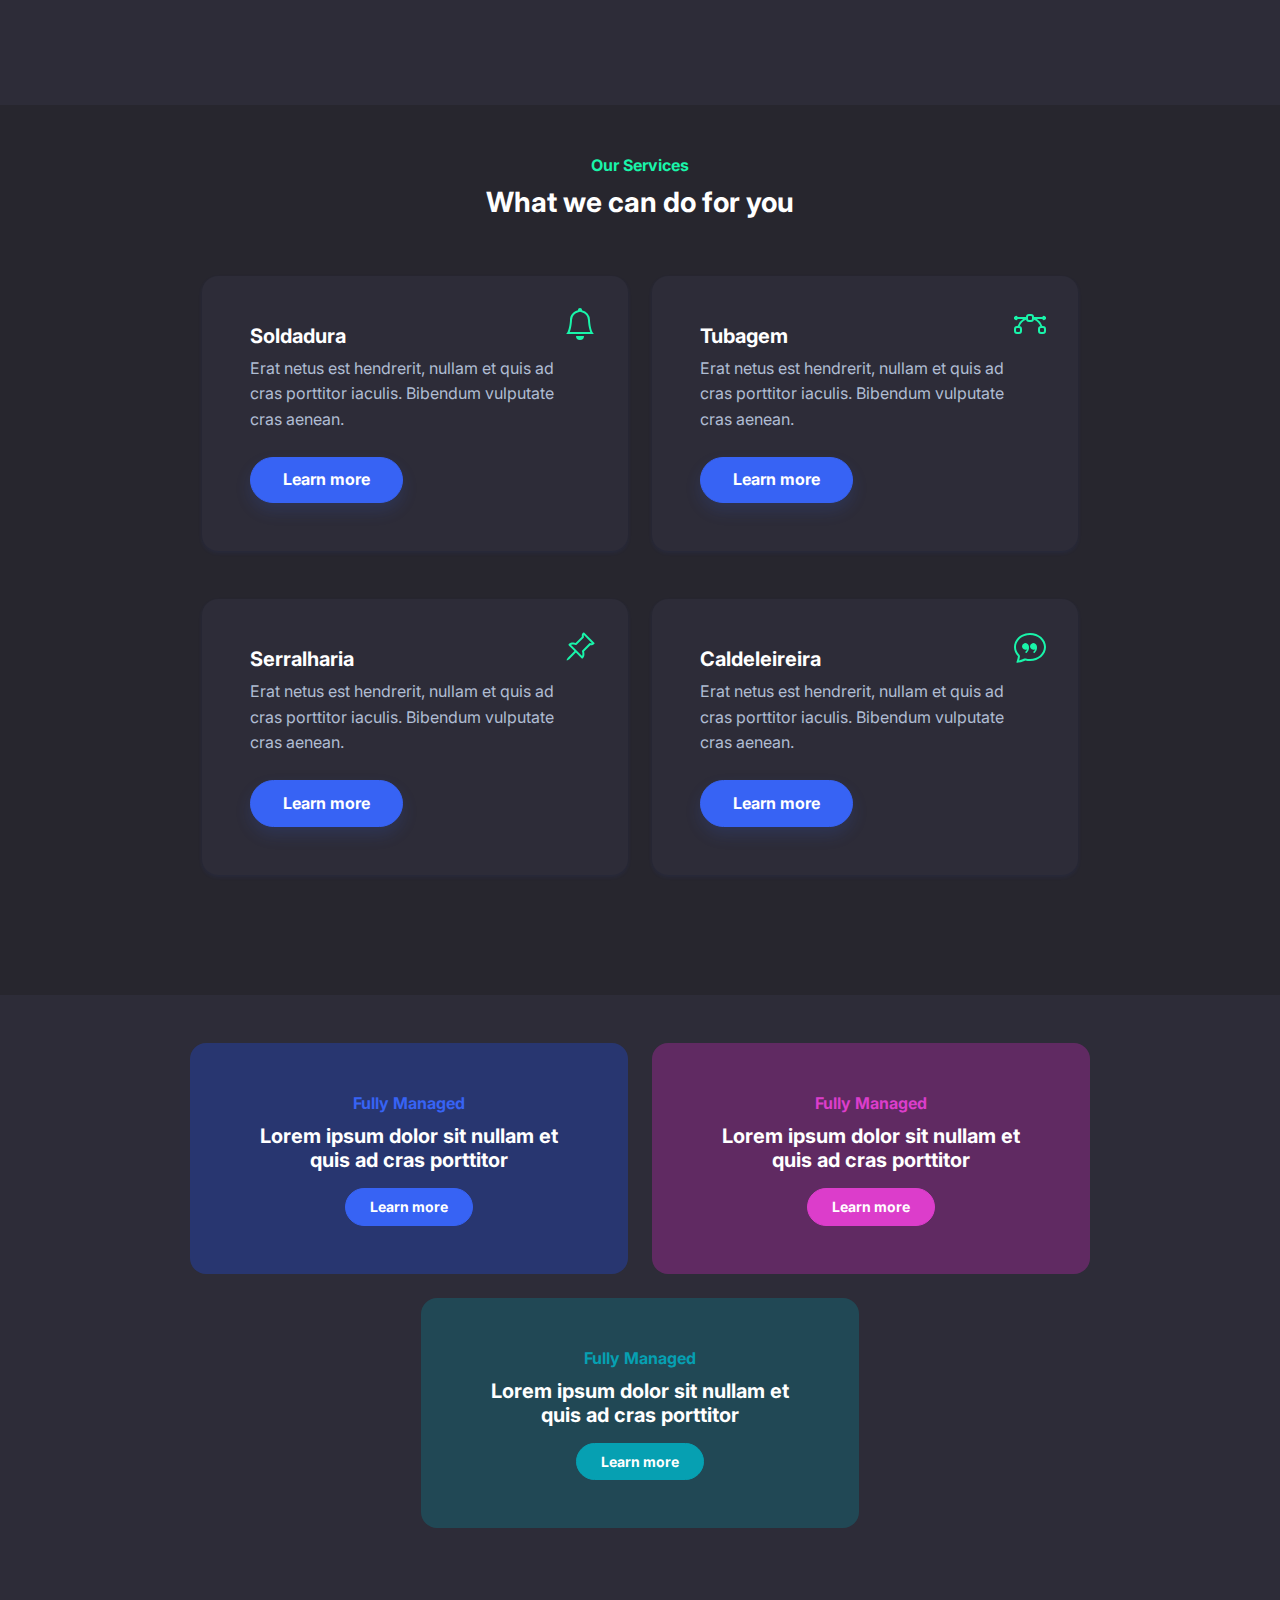
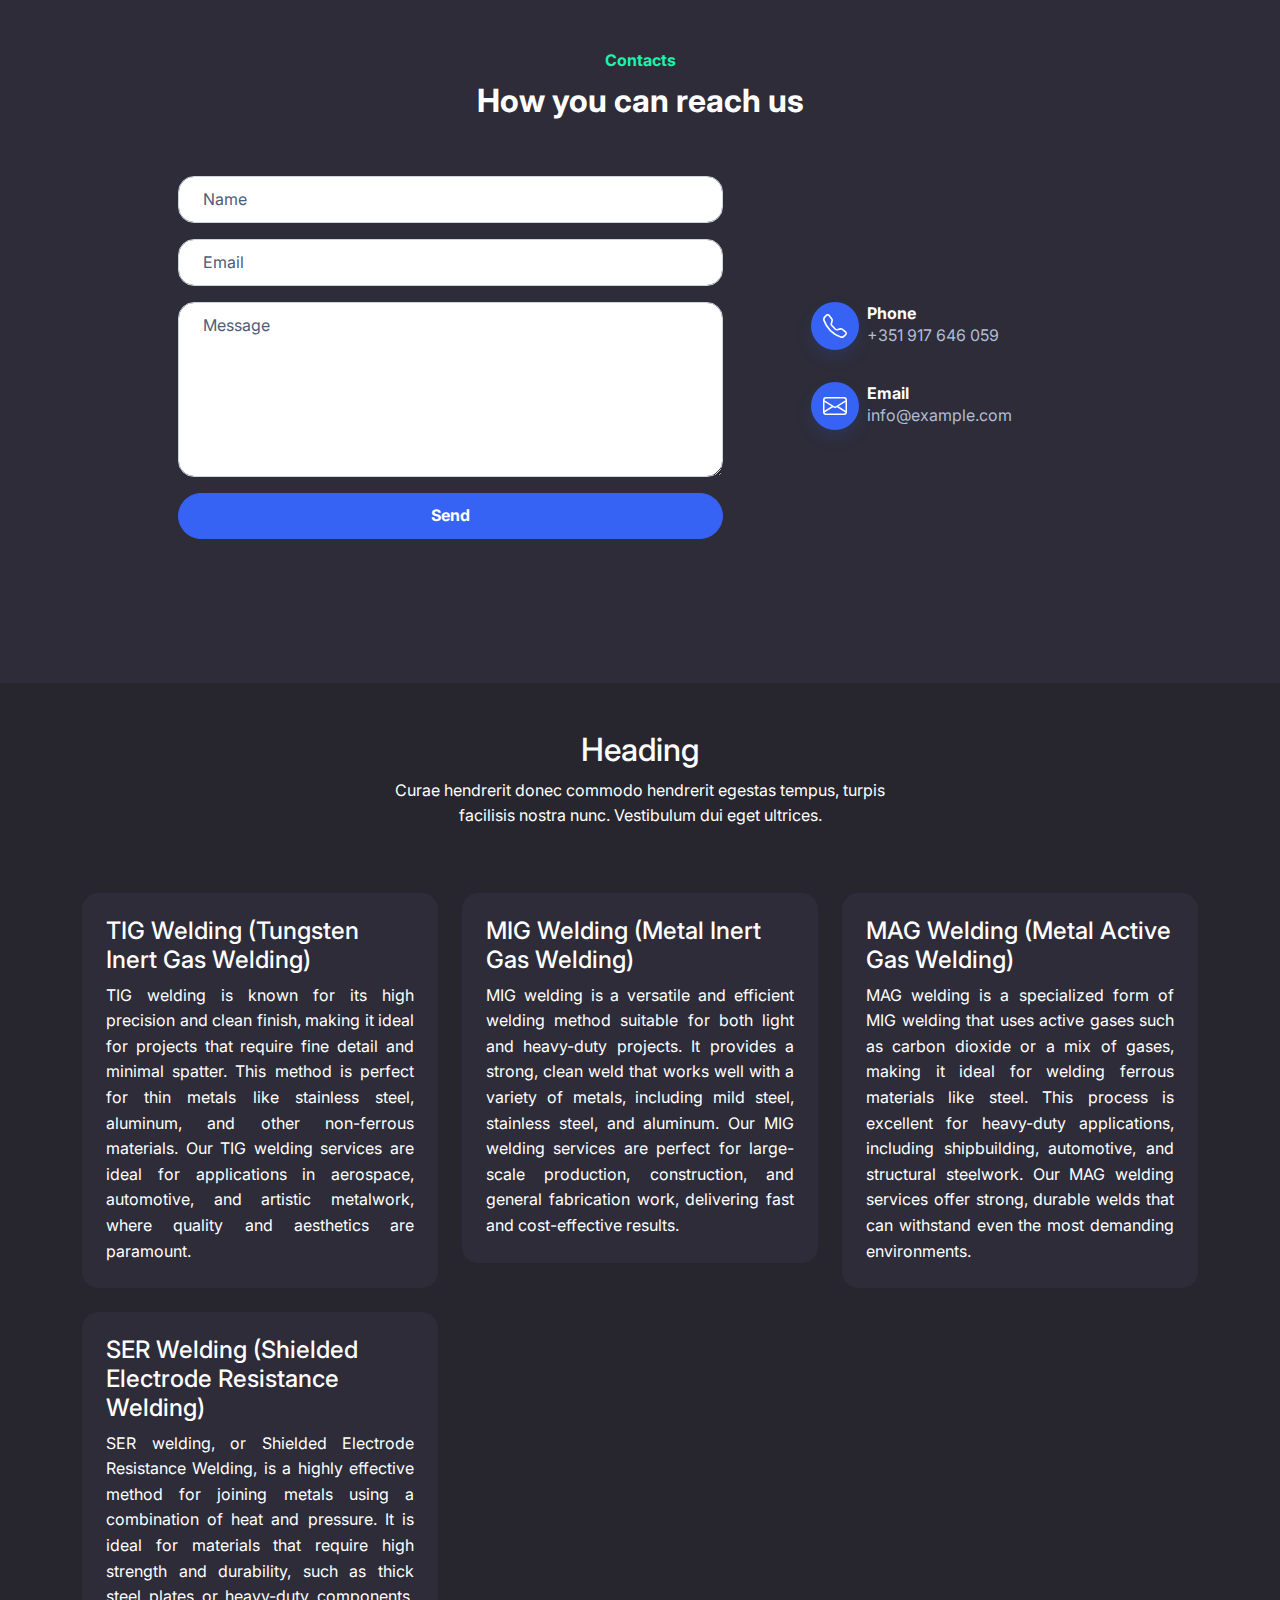
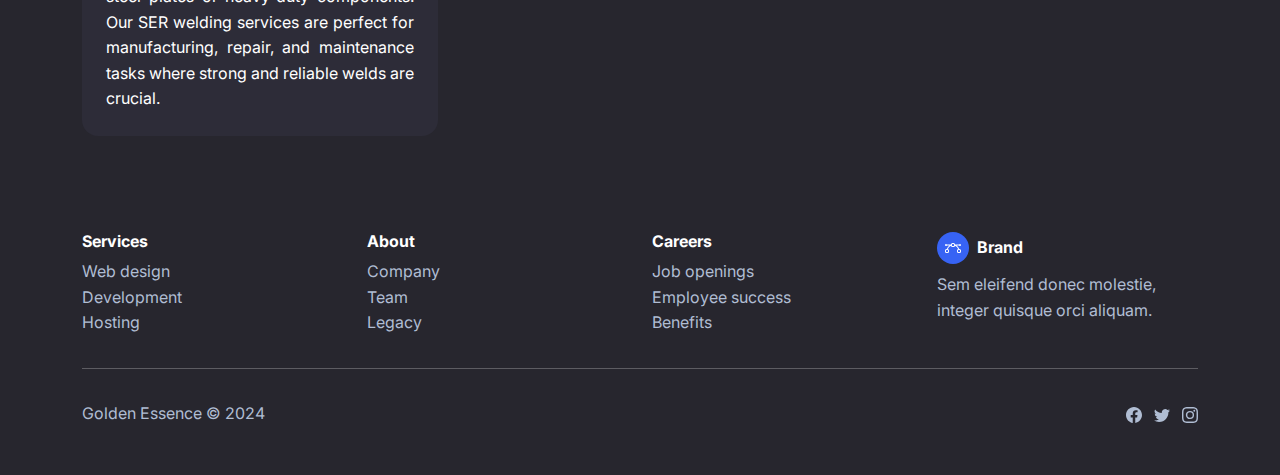
==== commit 77ba774e: "Added Welding" ====
--- a/index.html
+++ b/index.html
@@ -7,6 +7,7 @@
     <title>Home - Brand</title>
     <link rel="stylesheet" href="assets/bootstrap/css/bootstrap.min.css">
     <link rel="stylesheet" href="https://fonts.googleapis.com/css?family=Inter:300italic,400italic,600italic,700italic,800italic,400,300,600,700,800&amp;display=swap">
+    <link rel="stylesheet" href="assets/css/Features-Cards-icons.css">
 </head>
 
 <body>
@@ -201,6 +202,48 @@
         </div>
     </section>
     <footer class="bg-dark">
+        <div class="container py-4 py-xl-5">
+            <div class="row mb-5">
+                <div class="col-md-8 col-xl-6 text-center mx-auto">
+                    <h2>Heading</h2>
+                    <p class="w-lg-50">Curae hendrerit donec commodo hendrerit egestas tempus, turpis facilisis nostra nunc. Vestibulum dui eget ultrices.</p>
+                </div>
+            </div>
+            <div class="row gy-4 row-cols-1 row-cols-md-2 row-cols-xl-3">
+                <div class="col-xxl-6">
+                    <div class="card">
+                        <div class="card-body p-4">
+                            <h4 class="card-title">TIG Welding (Tungsten Inert Gas Welding)<br></h4>
+                            <p class="card-text" style="text-align: justify;">TIG welding is known for its high precision and clean finish, making it ideal for projects that require fine detail and minimal spatter. This method is perfect for thin metals like stainless steel, aluminum, and other non-ferrous materials. Our TIG welding services are ideal for applications in aerospace, automotive, and artistic metalwork, where quality and aesthetics are paramount.<br></p>
+                        </div>
+                    </div>
+                </div>
+                <div class="col-xxl-6">
+                    <div class="card">
+                        <div class="card-body p-4">
+                            <h4 class="card-title">MIG Welding (Metal Inert Gas Welding)<br></h4>
+                            <p class="card-text" style="text-align: justify;">MIG welding is a versatile and efficient welding method suitable for both light and heavy-duty projects. It provides a strong, clean weld that works well with a variety of metals, including mild steel, stainless steel, and aluminum. Our MIG welding services are perfect for large-scale production, construction, and general fabrication work, delivering fast and cost-effective results.<br></p>
+                        </div>
+                    </div>
+                </div>
+                <div class="col-xxl-6">
+                    <div class="card">
+                        <div class="card-body p-4">
+                            <h4 class="card-title">MAG Welding (Metal Active Gas Welding)<br></h4>
+                            <p class="card-text" style="text-align: justify;">MAG welding is a specialized form of MIG welding that uses active gases such as carbon dioxide or a mix of gases, making it ideal for welding ferrous materials like steel. This process is excellent for heavy-duty applications, including shipbuilding, automotive, and structural steelwork. Our MAG welding services offer strong, durable welds that can withstand even the most demanding environments.<br></p>
+                        </div>
+                    </div>
+                </div>
+                <div class="col-xxl-6">
+                    <div class="card">
+                        <div class="card-body p-4">
+                            <h4 class="card-title">SER Welding (Shielded Electrode Resistance Welding)<br></h4>
+                            <p class="card-text" style="text-align: justify;">SER welding, or Shielded Electrode Resistance Welding, is a highly effective method for joining metals using a combination of heat and pressure. It is ideal for materials that require high strength and durability, such as thick steel plates or heavy-duty components. Our SER welding services are perfect for manufacturing, repair, and maintenance tasks where strong and reliable welds are crucial.<br></p>
+                        </div>
+                    </div>
+                </div>
+            </div>
+        </div>
         <div class="container py-4 py-lg-5">
             <div class="row justify-content-center">
                 <div class="col-sm-4 col-md-3 text-center text-lg-start d-flex flex-column">
@@ -253,6 +296,7 @@
         </div>
     </footer>
     <script src="assets/bootstrap/js/bootstrap.min.js"></script>
+    <script src="assets/js/bs-init.js"></script>
     <script src="assets/js/bold-and-dark.js"></script>
 </body>
 
--- a/assets/css/Features-Cards-icons.css
+++ b/assets/css/Features-Cards-icons.css
@@ -0,0 +1,57 @@
+.bs-icon {
+  --bs-icon-size: .75rem;
+  display: flex;
+  flex-shrink: 0;
+  justify-content: center;
+  align-items: center;
+  font-size: var(--bs-icon-size);
+  width: calc(var(--bs-icon-size) * 2);
+  height: calc(var(--bs-icon-size) * 2);
+  color: var(--bs-primary);
+}
+
+.bs-icon-xs {
+  --bs-icon-size: 1rem;
+  width: calc(var(--bs-icon-size) * 1.5);
+  height: calc(var(--bs-icon-size) * 1.5);
+}
+
+.bs-icon-sm {
+  --bs-icon-size: 1rem;
+}
+
+.bs-icon-md {
+  --bs-icon-size: 1.5rem;
+}
+
+.bs-icon-lg {
+  --bs-icon-size: 2rem;
+}
+
+.bs-icon-xl {
+  --bs-icon-size: 2.5rem;
+}
+
+.bs-icon.bs-icon-primary {
+  color: var(--bs-white);
+  background: var(--bs-primary);
+}
+
+.bs-icon.bs-icon-primary-light {
+  color: var(--bs-primary);
+  background: rgba(var(--bs-primary-rgb), .2);
+}
+
+.bs-icon.bs-icon-semi-white {
+  color: var(--bs-primary);
+  background: rgba(255, 255, 255, .5);
+}
+
+.bs-icon.bs-icon-rounded {
+  border-radius: .5rem;
+}
+
+.bs-icon.bs-icon-circle {
+  border-radius: 50%;
+}
+
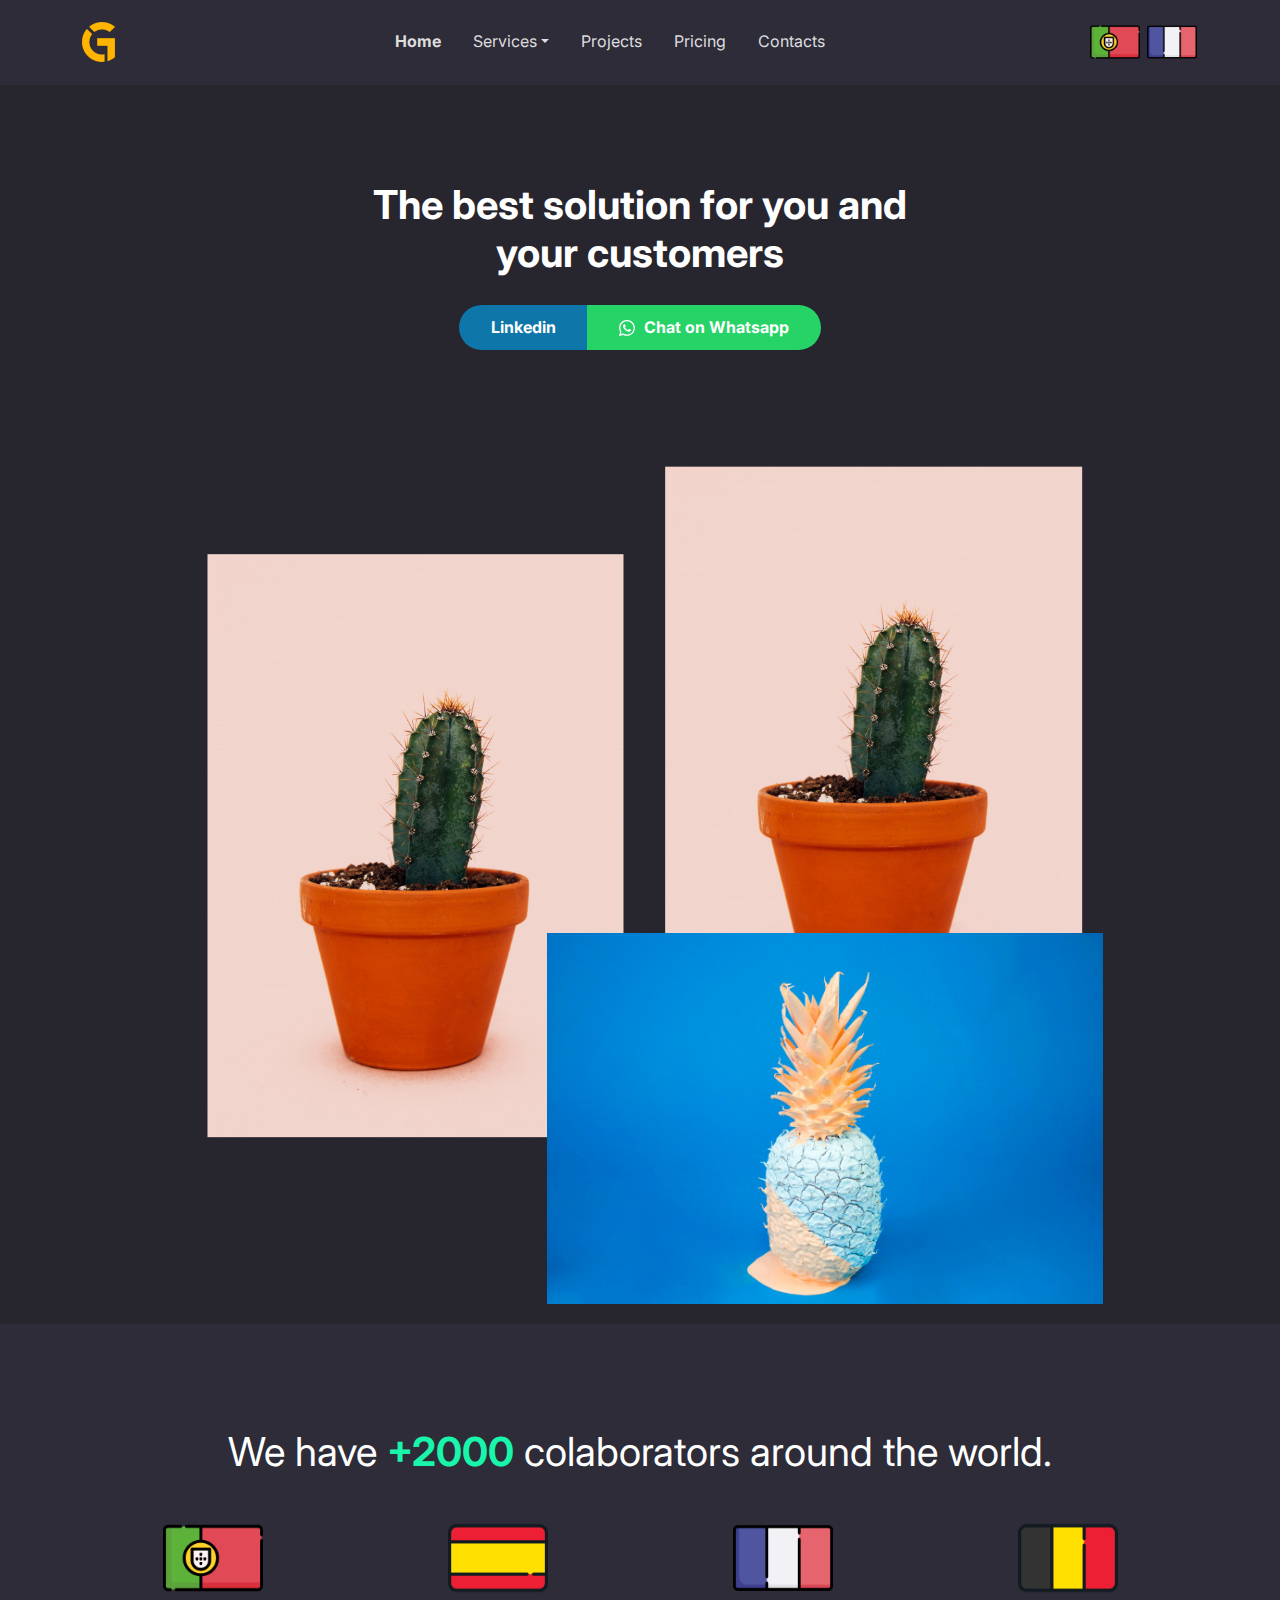
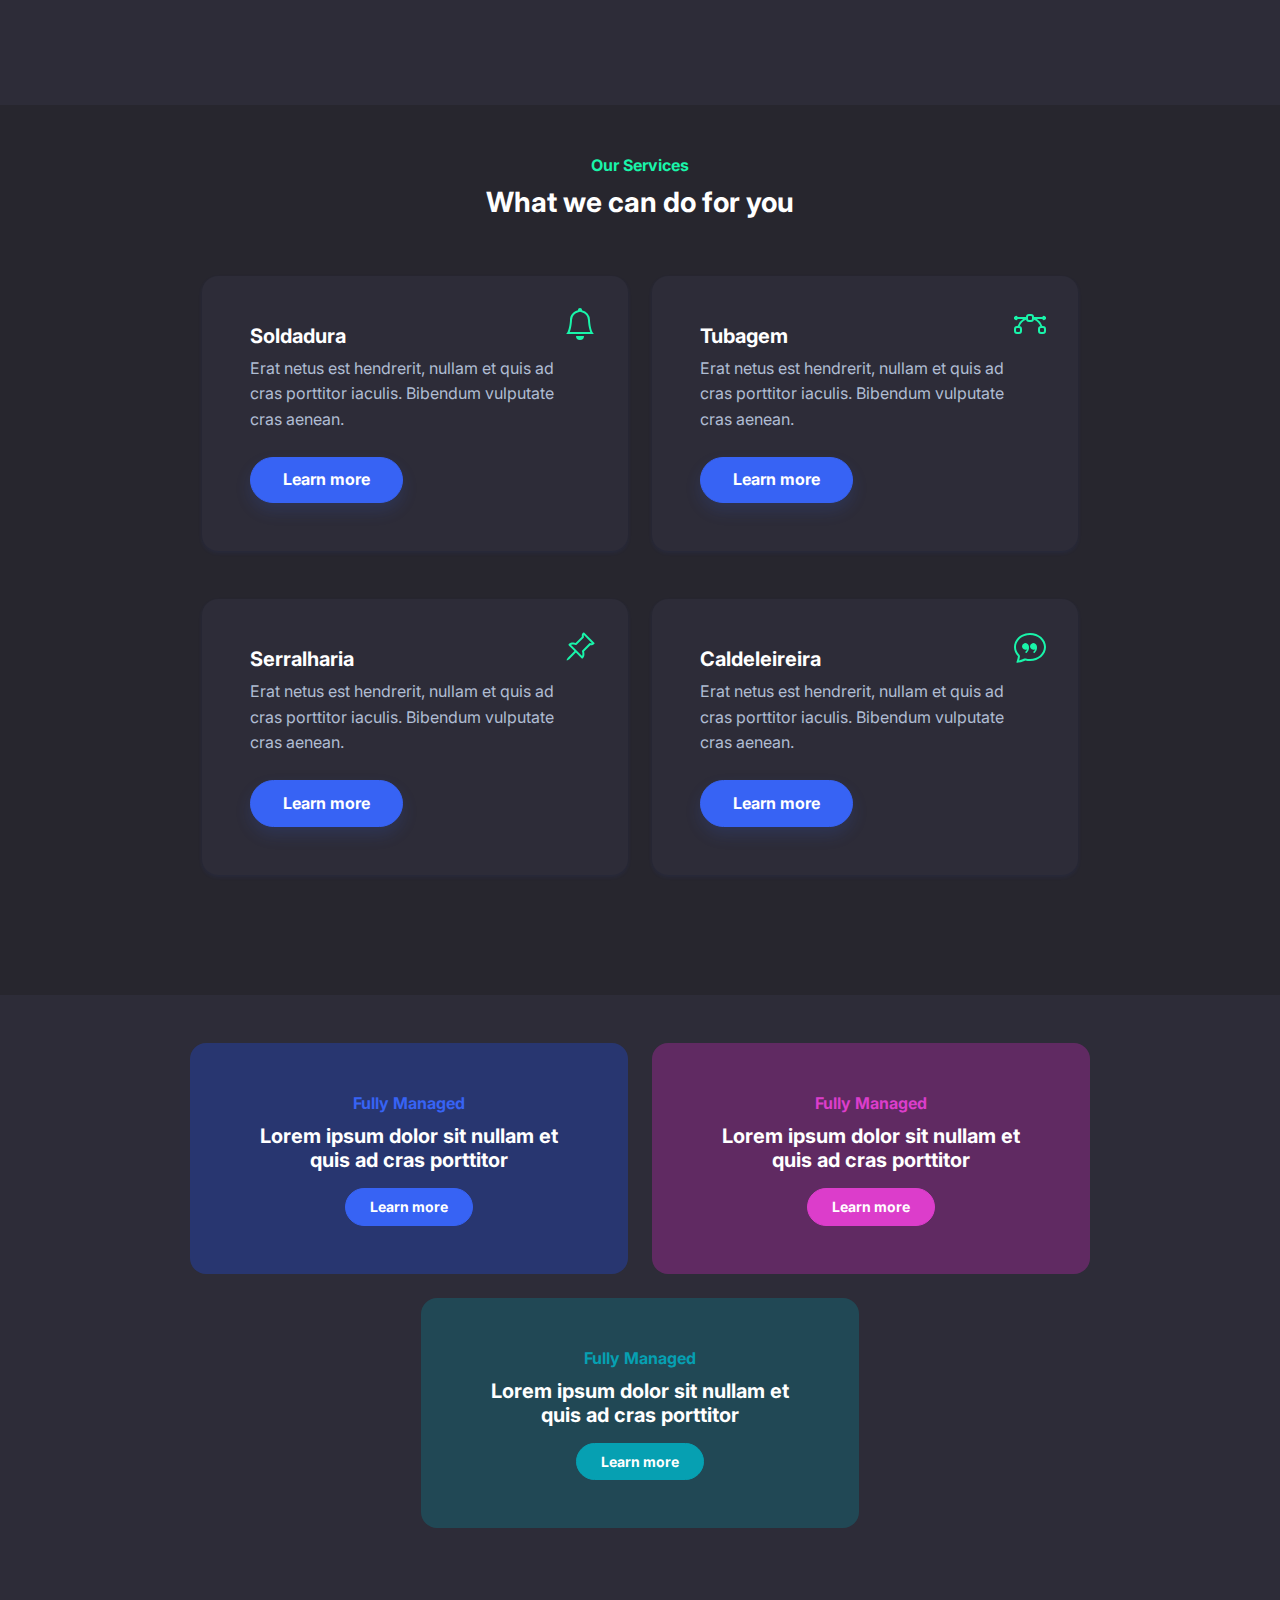
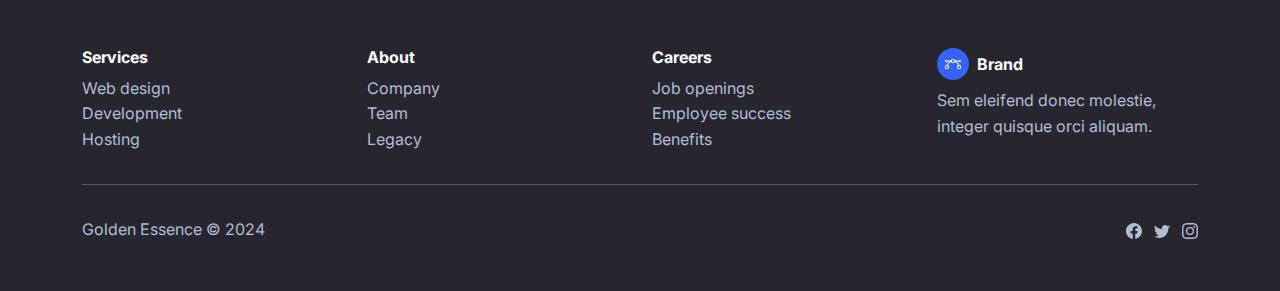
==== commit 713ebd81: "Removed welding from index" ====
--- a/index.html
+++ b/index.html
@@ -154,96 +154,7 @@
             </div>
         </div>
     </section>
-    <section class="position-relative py-4 py-xl-5">
-        <div class="container position-relative">
-            <p class="fw-bold text-success d-xl-flex justify-content-xl-center mb-2" style="text-align: center;">Contacts</p>
-            <div class="col-md-8 col-xl-6 text-center mx-auto">
-                <h2 class="fw-bold">How you can reach us</h2>
-            </div>
-            <div class="row d-flex justify-content-center">
-                <div class="col-md-8 col-lg-8 col-xl-7 col-xxl-6">
-                    <div class="card mb-5">
-                        <div class="card-body p-sm-5">
-                            <form method="post">
-                                <div class="mb-3"><input class="form-control" type="text" id="name-2" name="name" placeholder="Name"></div>
-                                <div class="mb-3"><input class="form-control" type="email" id="email-2" name="email" placeholder="Email"></div>
-                                <div class="mb-3"><textarea class="form-control" id="message-2" name="message" rows="6" placeholder="Message"></textarea></div>
-                                <div><button class="btn btn-primary d-block w-100" type="submit">Send </button></div>
-                            </form>
-                        </div>
-                    </div>
-                </div>
-                <div class="col-md-4 col-xl-4 d-flex justify-content-center justify-content-xl-start">
-                    <div class="d-flex flex-wrap flex-md-column justify-content-md-start align-items-md-start justify-content-xl-center h-100">
-                        <div class="d-flex align-items-center p-3">
-                            <div class="bs-icon-md bs-icon-circle bs-icon-primary shadow d-flex flex-shrink-0 justify-content-center align-items-center d-inline-block bs-icon bs-icon-md"><svg xmlns="http://www.w3.org/2000/svg" width="1em" height="1em" fill="currentColor" viewBox="0 0 16 16" class="bi bi-telephone">
-                                    <path d="M3.654 1.328a.678.678 0 0 0-1.015-.063L1.605 2.3c-.483.484-.661 1.169-.45 1.77a17.568 17.568 0 0 0 4.168 6.608 17.569 17.569 0 0 0 6.608 4.168c.601.211 1.286.033 1.77-.45l1.034-1.034a.678.678 0 0 0-.063-1.015l-2.307-1.794a.678.678 0 0 0-.58-.122l-2.19.547a1.745 1.745 0 0 1-1.657-.459L5.482 8.062a1.745 1.745 0 0 1-.46-1.657l.548-2.19a.678.678 0 0 0-.122-.58L3.654 1.328zM1.884.511a1.745 1.745 0 0 1 2.612.163L6.29 2.98c.329.423.445.974.315 1.494l-.547 2.19a.678.678 0 0 0 .178.643l2.457 2.457a.678.678 0 0 0 .644.178l2.189-.547a1.745 1.745 0 0 1 1.494.315l2.306 1.794c.829.645.905 1.87.163 2.611l-1.034 1.034c-.74.74-1.846 1.065-2.877.702a18.634 18.634 0 0 1-7.01-4.42 18.634 18.634 0 0 1-4.42-7.009c-.362-1.03-.037-2.137.703-2.877L1.885.511z"></path>
-                                </svg></div>
-                            <div class="px-2">
-                                <h6 class="fw-bold mb-0">Phone</h6>
-                                <p class="text-muted mb-0">+351 917 646 059</p>
-                            </div>
-                        </div>
-                        <div class="d-flex align-items-center p-3">
-                            <div class="bs-icon-md bs-icon-circle bs-icon-primary shadow d-flex flex-shrink-0 justify-content-center align-items-center d-inline-block bs-icon bs-icon-md"><svg xmlns="http://www.w3.org/2000/svg" width="1em" height="1em" fill="currentColor" viewBox="0 0 16 16" class="bi bi-envelope">
-                                    <path fill-rule="evenodd" d="M0 4a2 2 0 0 1 2-2h12a2 2 0 0 1 2 2v8a2 2 0 0 1-2 2H2a2 2 0 0 1-2-2V4Zm2-1a1 1 0 0 0-1 1v.217l7 4.2 7-4.2V4a1 1 0 0 0-1-1H2Zm13 2.383-4.708 2.825L15 11.105V5.383Zm-.034 6.876-5.64-3.471L8 9.583l-1.326-.795-5.64 3.47A1 1 0 0 0 2 13h12a1 1 0 0 0 .966-.741ZM1 11.105l4.708-2.897L1 5.383v5.722Z"></path>
-                                </svg></div>
-                            <div class="px-2">
-                                <h6 class="fw-bold mb-0">Email</h6>
-                                <p class="text-muted mb-0">info@example.com</p>
-                            </div>
-                        </div>
-                        <div class="d-flex align-items-center p-3">
-                            <div class="px-2"></div>
-                        </div>
-                    </div>
-                </div>
-            </div>
-        </div>
-    </section>
     <footer class="bg-dark">
-        <div class="container py-4 py-xl-5">
-            <div class="row mb-5">
-                <div class="col-md-8 col-xl-6 text-center mx-auto">
-                    <h2>Heading</h2>
-                    <p class="w-lg-50">Curae hendrerit donec commodo hendrerit egestas tempus, turpis facilisis nostra nunc. Vestibulum dui eget ultrices.</p>
-                </div>
-            </div>
-            <div class="row gy-4 row-cols-1 row-cols-md-2 row-cols-xl-3">
-                <div class="col-xxl-6">
-                    <div class="card">
-                        <div class="card-body p-4">
-                            <h4 class="card-title">TIG Welding (Tungsten Inert Gas Welding)<br></h4>
-                            <p class="card-text" style="text-align: justify;">TIG welding is known for its high precision and clean finish, making it ideal for projects that require fine detail and minimal spatter. This method is perfect for thin metals like stainless steel, aluminum, and other non-ferrous materials. Our TIG welding services are ideal for applications in aerospace, automotive, and artistic metalwork, where quality and aesthetics are paramount.<br></p>
-                        </div>
-                    </div>
-                </div>
-                <div class="col-xxl-6">
-                    <div class="card">
-                        <div class="card-body p-4">
-                            <h4 class="card-title">MIG Welding (Metal Inert Gas Welding)<br></h4>
-                            <p class="card-text" style="text-align: justify;">MIG welding is a versatile and efficient welding method suitable for both light and heavy-duty projects. It provides a strong, clean weld that works well with a variety of metals, including mild steel, stainless steel, and aluminum. Our MIG welding services are perfect for large-scale production, construction, and general fabrication work, delivering fast and cost-effective results.<br></p>
-                        </div>
-                    </div>
-                </div>
-                <div class="col-xxl-6">
-                    <div class="card">
-                        <div class="card-body p-4">
-                            <h4 class="card-title">MAG Welding (Metal Active Gas Welding)<br></h4>
-                            <p class="card-text" style="text-align: justify;">MAG welding is a specialized form of MIG welding that uses active gases such as carbon dioxide or a mix of gases, making it ideal for welding ferrous materials like steel. This process is excellent for heavy-duty applications, including shipbuilding, automotive, and structural steelwork. Our MAG welding services offer strong, durable welds that can withstand even the most demanding environments.<br></p>
-                        </div>
-                    </div>
-                </div>
-                <div class="col-xxl-6">
-                    <div class="card">
-                        <div class="card-body p-4">
-                            <h4 class="card-title">SER Welding (Shielded Electrode Resistance Welding)<br></h4>
-                            <p class="card-text" style="text-align: justify;">SER welding, or Shielded Electrode Resistance Welding, is a highly effective method for joining metals using a combination of heat and pressure. It is ideal for materials that require high strength and durability, such as thick steel plates or heavy-duty components. Our SER welding services are perfect for manufacturing, repair, and maintenance tasks where strong and reliable welds are crucial.<br></p>
-                        </div>
-                    </div>
-                </div>
-            </div>
-        </div>
         <div class="container py-4 py-lg-5">
             <div class="row justify-content-center">
                 <div class="col-sm-4 col-md-3 text-center text-lg-start d-flex flex-column">
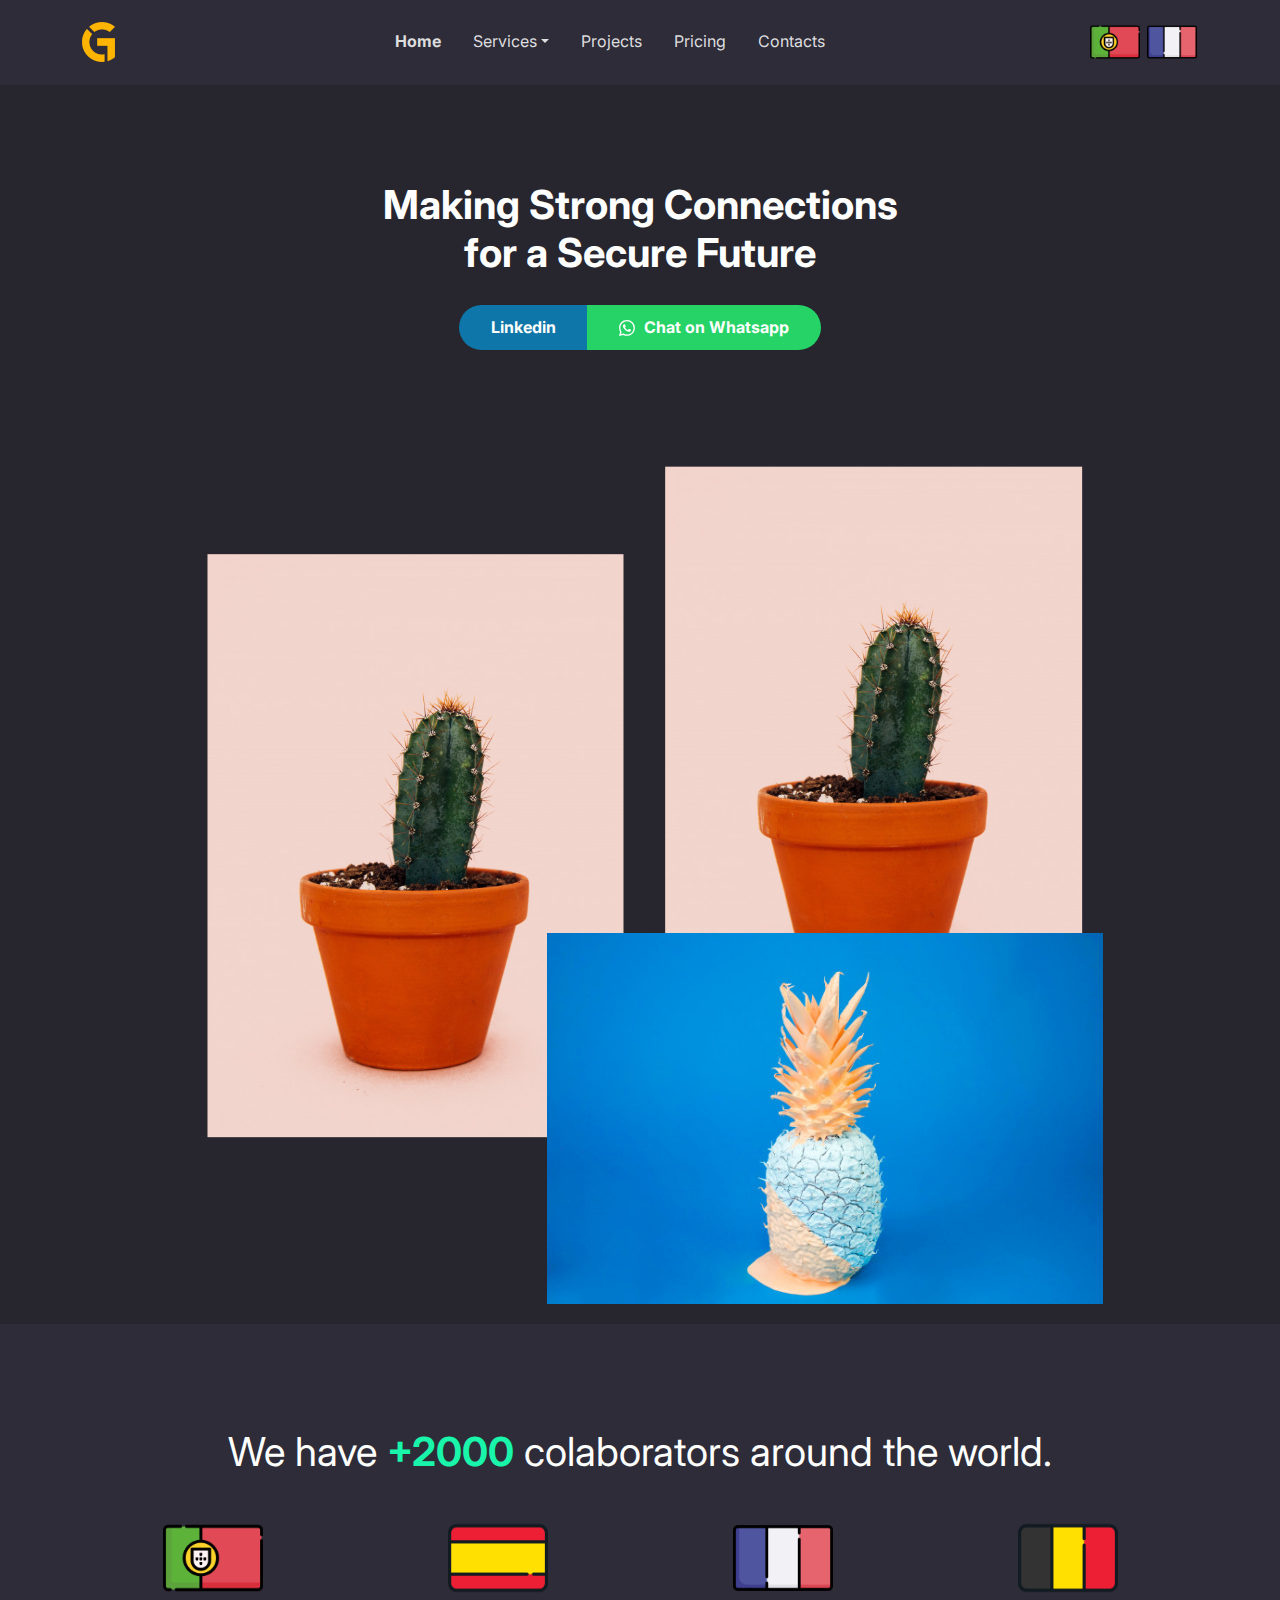
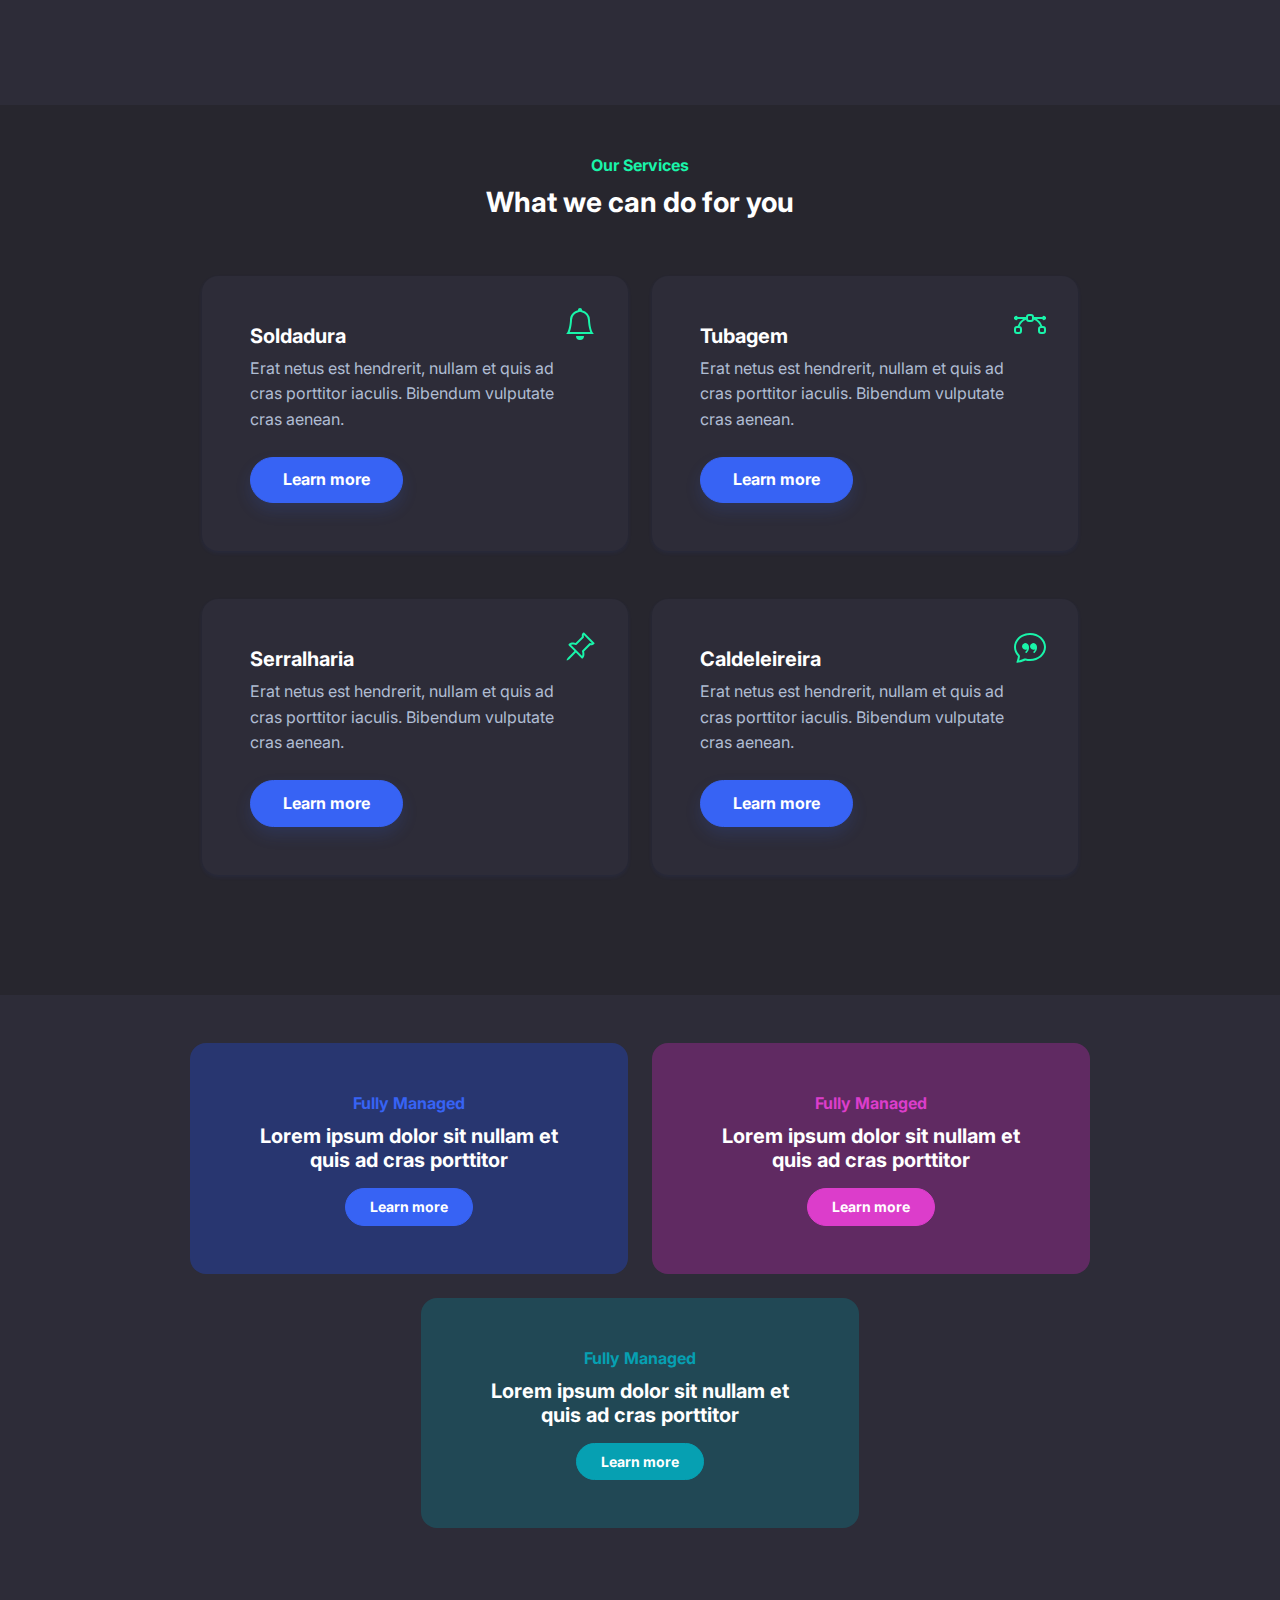
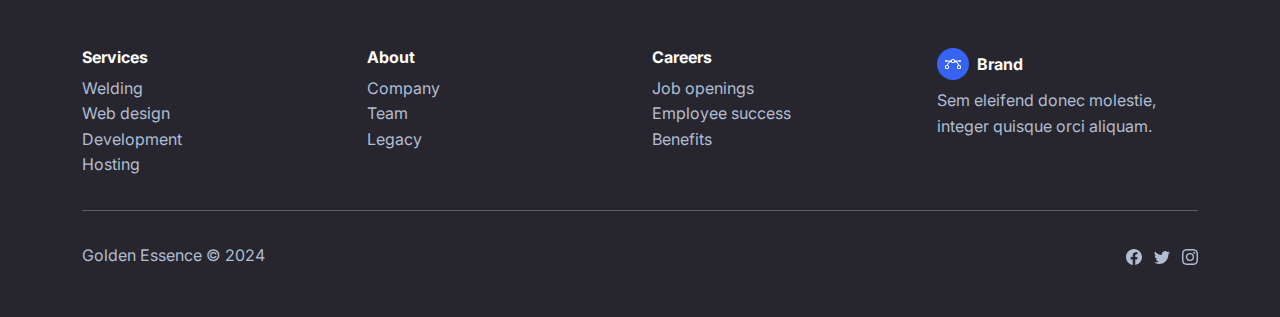
==== commit 116c385f: "message" ====
--- a/index.html
+++ b/index.html
@@ -8,6 +8,7 @@
     <link rel="stylesheet" href="assets/bootstrap/css/bootstrap.min.css">
     <link rel="stylesheet" href="https://fonts.googleapis.com/css?family=Inter:300italic,400italic,600italic,700italic,800italic,400,300,600,700,800&amp;display=swap">
     <link rel="stylesheet" href="assets/css/Features-Cards-icons.css">
+    <link rel="stylesheet" href="assets/css/Modern-Contact-Form.css">
 </head>
 
 <body>
@@ -31,7 +32,7 @@
             <div class="row pt-5">
                 <div class="col-auto col-md-8 col-xl-6 text-md-start align-self-center mx-auto">
                     <div class="text-center d-xl-flex justify-content-xl-center">
-                        <h1 class="fw-bold">The best solution for you and your customers</h1>
+                        <h1 class="fw-bold">Making Strong Connections for a Secure Future<br></h1>
                     </div>
                 </div>
                 <div class="col-auto col-md-8 col-xl-10 text-md-start align-self-center mx-auto">
@@ -160,6 +161,7 @@
                 <div class="col-sm-4 col-md-3 text-center text-lg-start d-flex flex-column">
                     <h3 class="fs-6 fw-bold">Services</h3>
                     <ul class="list-unstyled">
+                        <li><a href="#">Welding</a></li>
                         <li><a href="#">Web design</a></li>
                         <li><a href="#">Development</a></li>
                         <li><a href="#">Hosting</a></li>
--- a/assets/css/Modern-Contact-Form.css
+++ b/assets/css/Modern-Contact-Form.css
@@ -0,0 +1,77 @@
+.submit-now {
+  margin-top: 20px;
+  font-size: 16px;
+  width: 200px;
+  height: 50px;
+  background-color: #e74c3c;
+  border-color: transparent;
+}
+
+.form-control.input {
+  border: 0;
+  background: transparent;
+  border-bottom: 1px solid silver;
+  border-radius: 0px !important;
+}
+
+.getintouch {
+  height: auto;
+  background-image: url("../../assets/img/Get%20In%20touch/GetInTouch.png");
+  background-size: cover;
+  background-repeat: no-repeat;
+}
+
+input[type="text"], input[type="email"], input[type="tel"], textarea {
+  border-radius: 0 !important;
+}
+
+input[type="text"], input[type="email"], input[type="tel"], textarea {
+  border-radius: 8px !important;
+}
+
+.btn-primary:hover {
+  color: #fff;
+  background-color: #4daade;
+  border-color: #4daade;
+  box-shadow: 0px 10px 15px rgba(157,157,157,0.4);
+}
+
+.btn-primary:not(:disabled):not(.disabled).active, .btn-primary:not(:disabled):not(.disabled):active, .show > .btn-primary.dropdown-toggle {
+  color: #fff;
+  background-color: #4daade;
+  border-color: #4daade;
+}
+
+.modern-form {
+  padding-top: 80px;
+  padding-bottom: 80px;
+}
+
+.modern-form__hr {
+  border-color: #4daade;
+  border-width: 2px;
+  width: 121px;
+}
+
+.modern-form__form-container {
+  padding-top: 100px;
+}
+
+.modern-form__form-group--padding-r {
+  padding-right: 20px;
+}
+
+.modern-form__form-group--padding-t {
+  padding-top: 50px;
+}
+
+.modern-form__form-control--textarea {
+  height: 95px !important;
+  resize: none;
+}
+
+label {
+  margin-bottom: 10px;
+  display: block;
+}
+
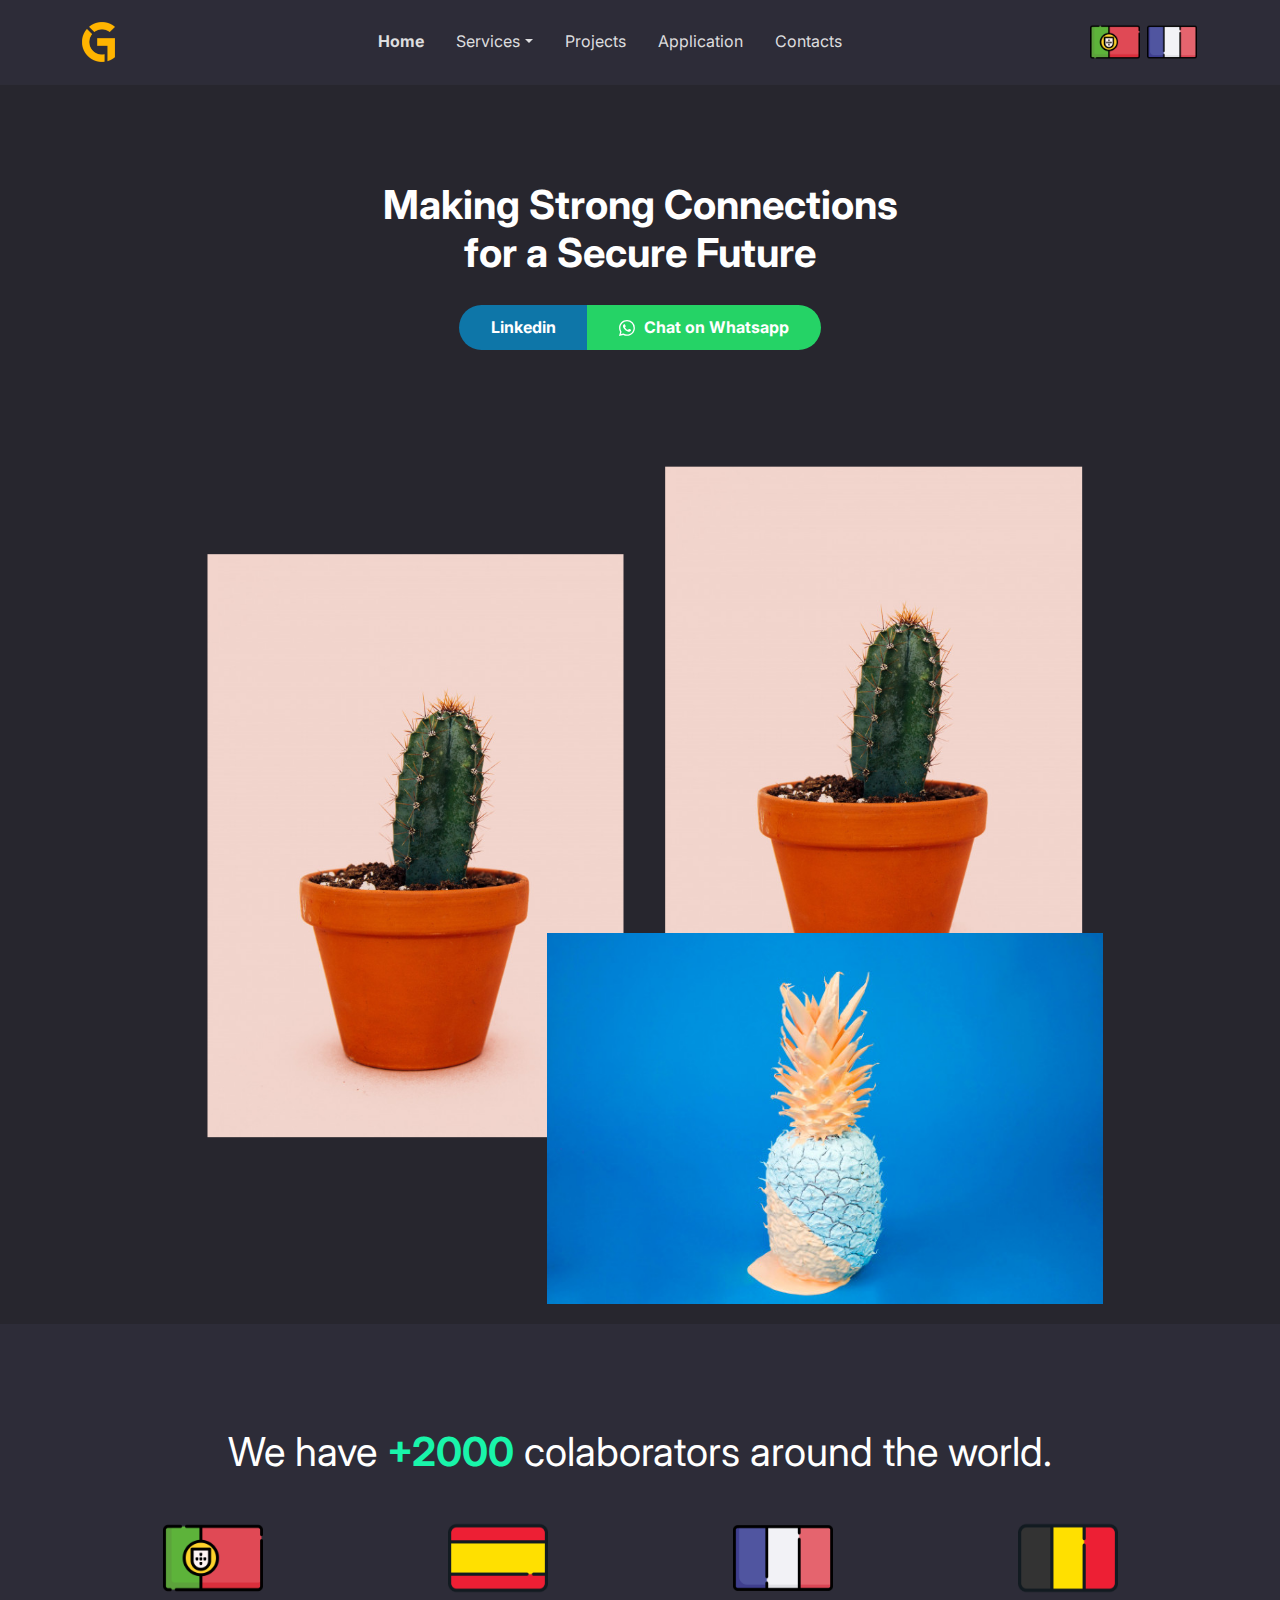
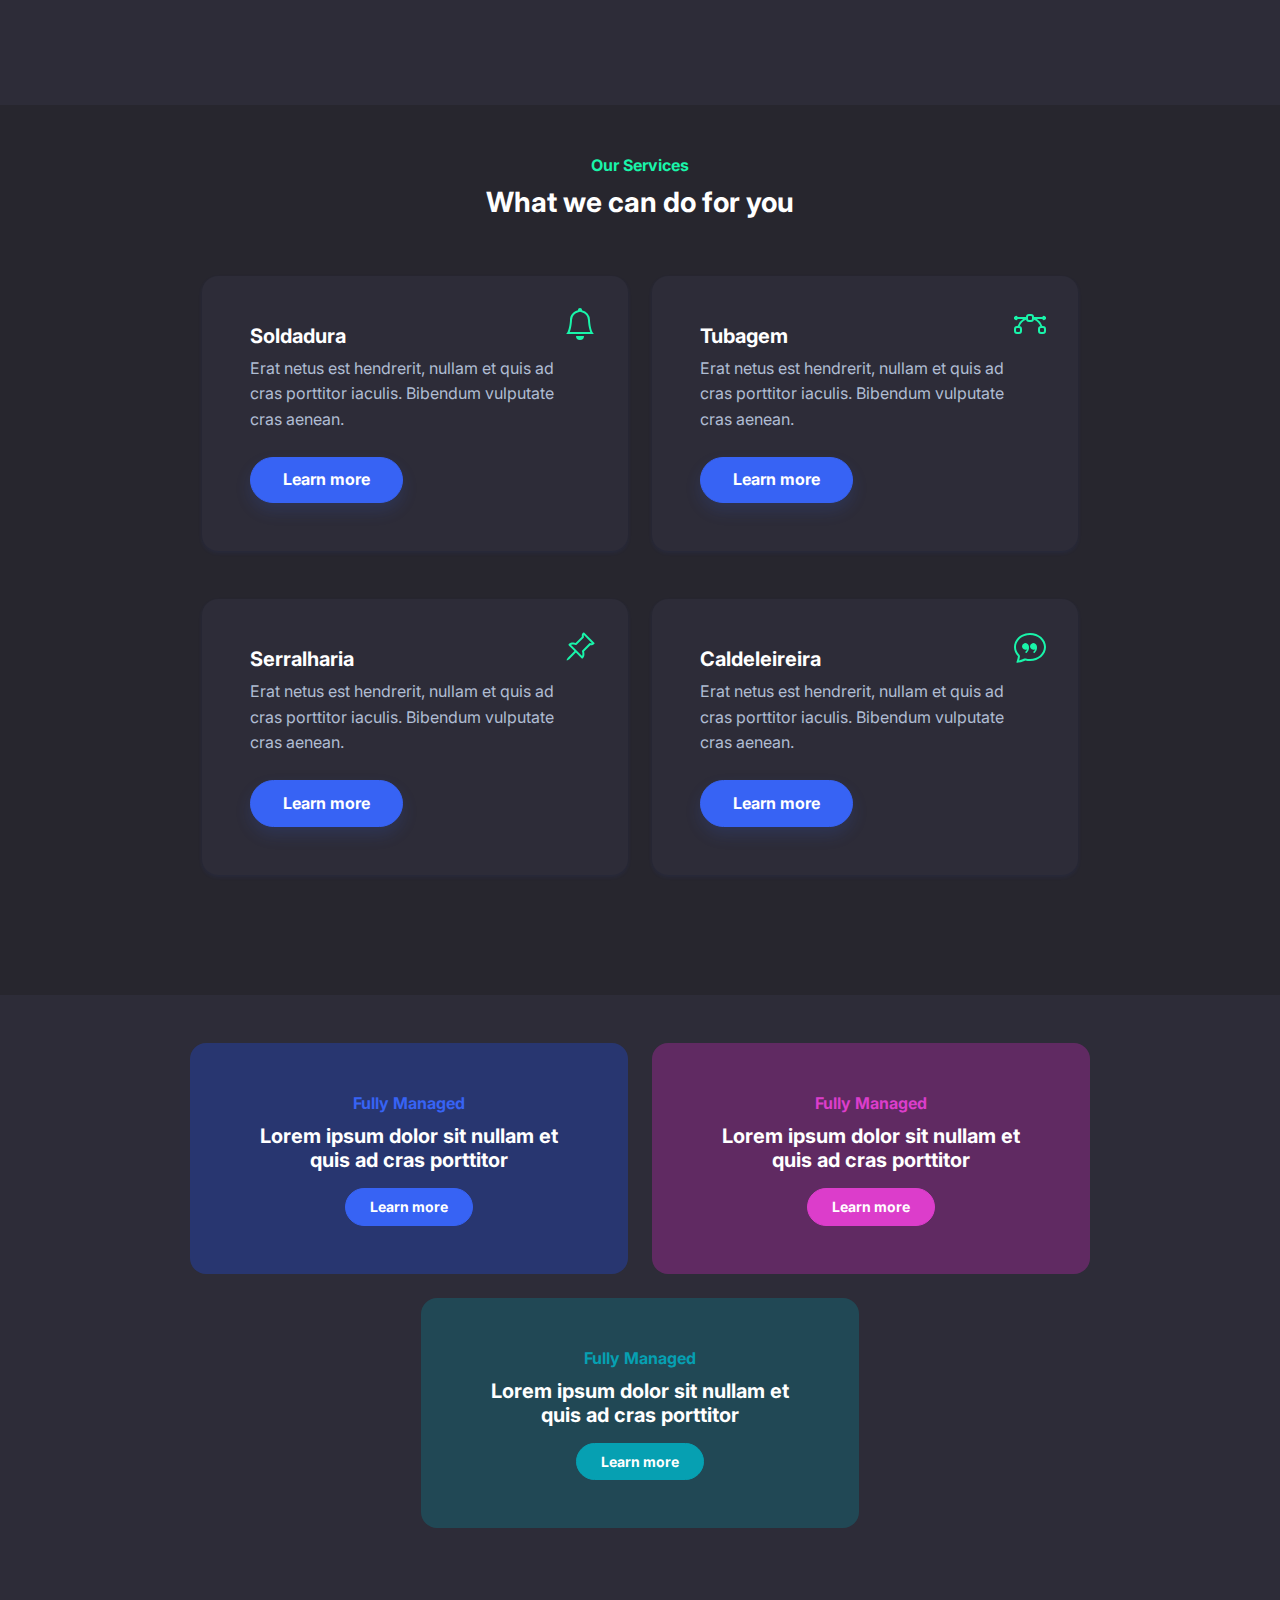
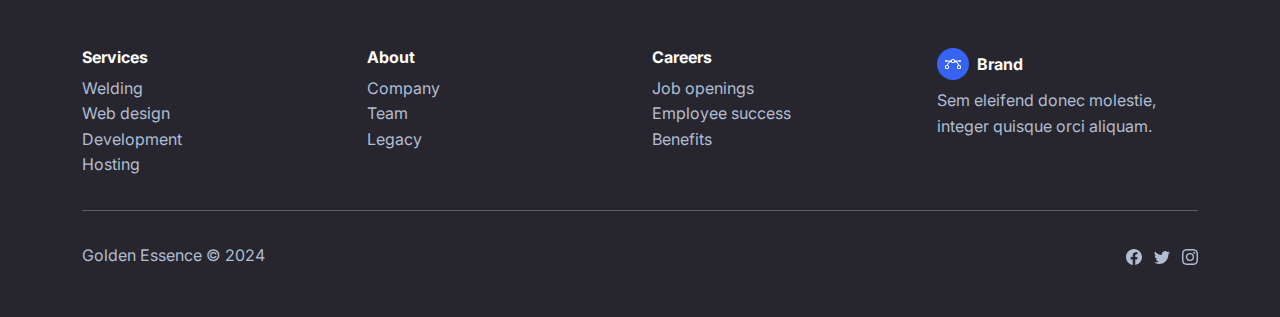
==== commit 5e1a7a46: "message" ====
--- a/index.html
+++ b/index.html
@@ -21,7 +21,7 @@
                         <div class="dropdown-menu"><a class="dropdown-item" href="welding.html">Welding</a><a class="dropdown-item" href="#">Second Item</a><a class="dropdown-item" href="#">Third Item</a></div>
                     </li>
                     <li class="nav-item"><a class="nav-link" href="projects.html">Projects</a></li>
-                    <li class="nav-item"><a class="nav-link" href="pricing.html">Pricing</a></li>
+                    <li class="nav-item"><a class="nav-link" href="Application.html">Application</a></li>
                     <li class="nav-item"><a class="nav-link" href="contacts.html">Contacts</a></li>
                 </ul><button class="btn btn-primary" type="button" style="padding: 0;color: rgba(255,255,255,0);background: rgba(55,99,244,0);border-color: rgba(255,255,255,0);margin-right: 5px;"><img src="assets/img/portugal.png" style="max-width: 50px;"></button><button class="btn btn-primary" type="button" style="padding: 0;color: rgba(255,255,255,0);background: rgba(55,99,244,0);border-color: rgba(255,255,255,0);"><img src="assets/img/france.png" style="max-width: 50px;"></button>
             </div>
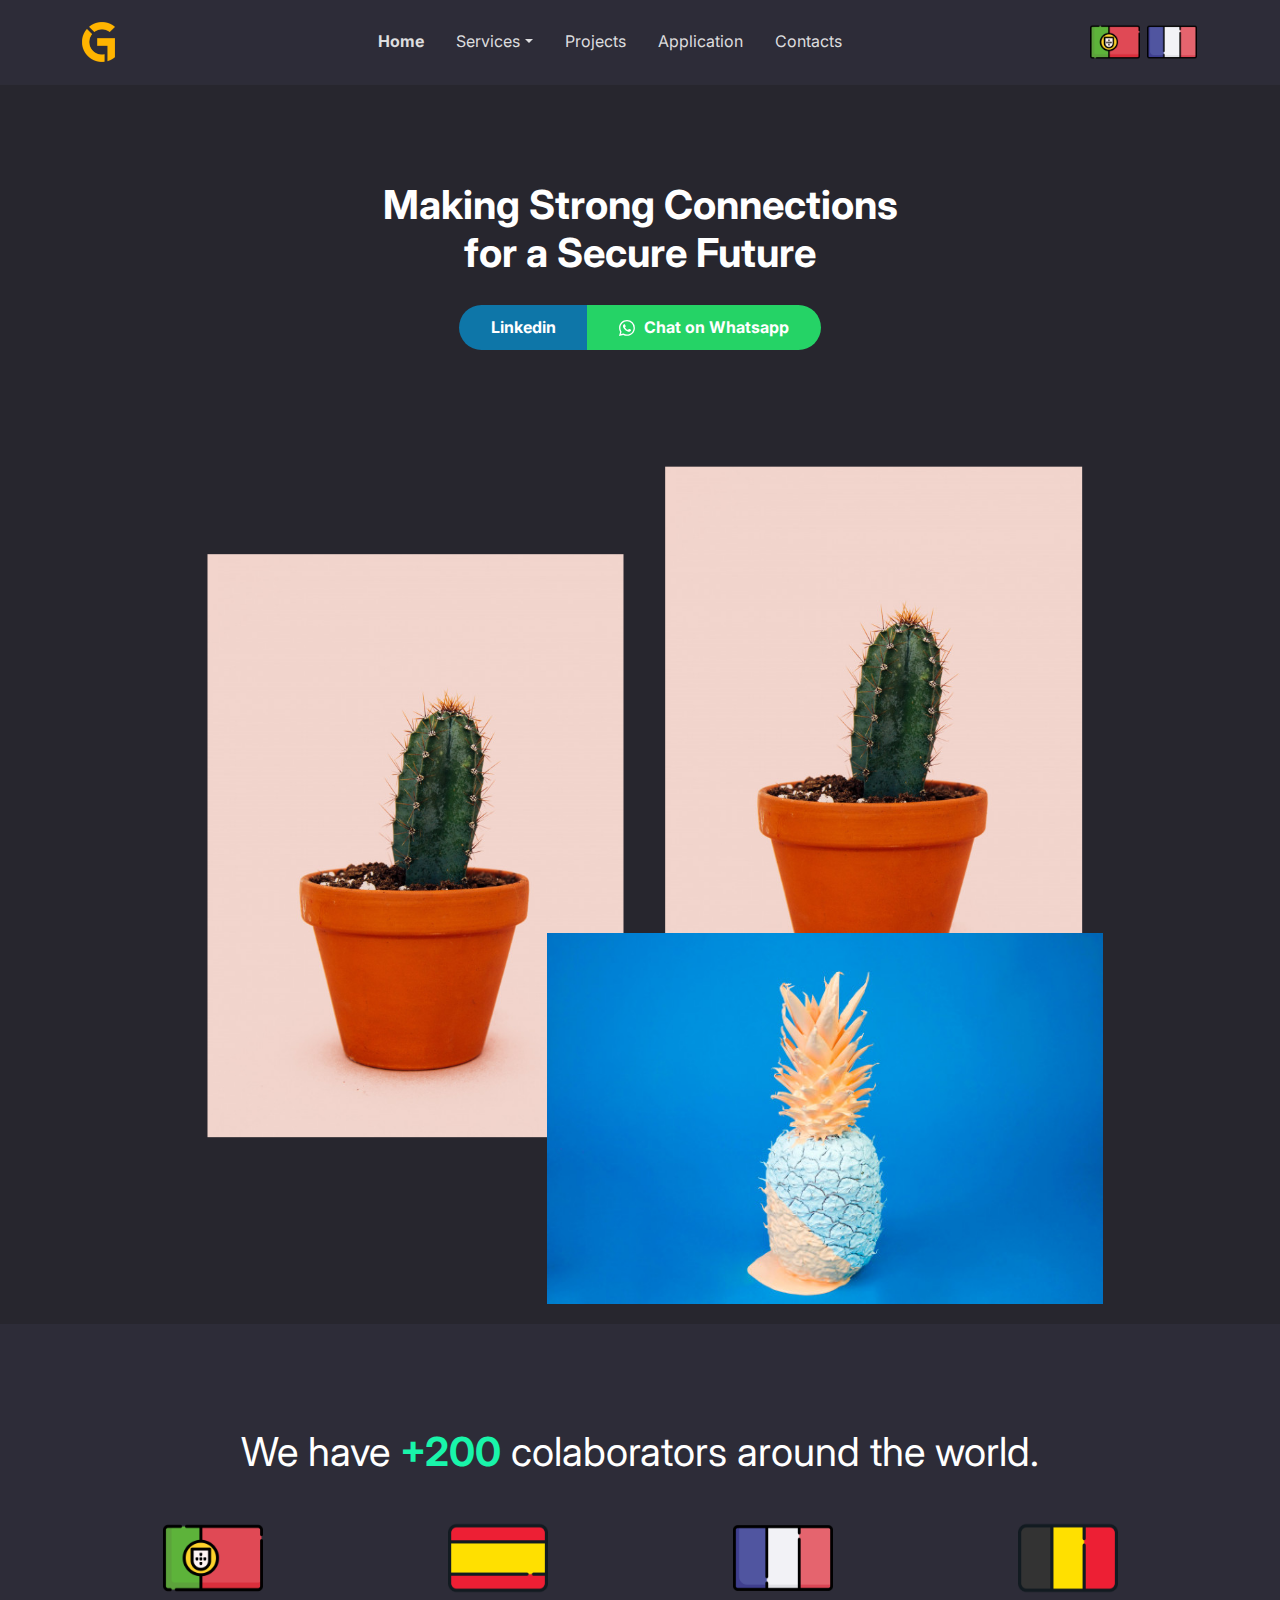
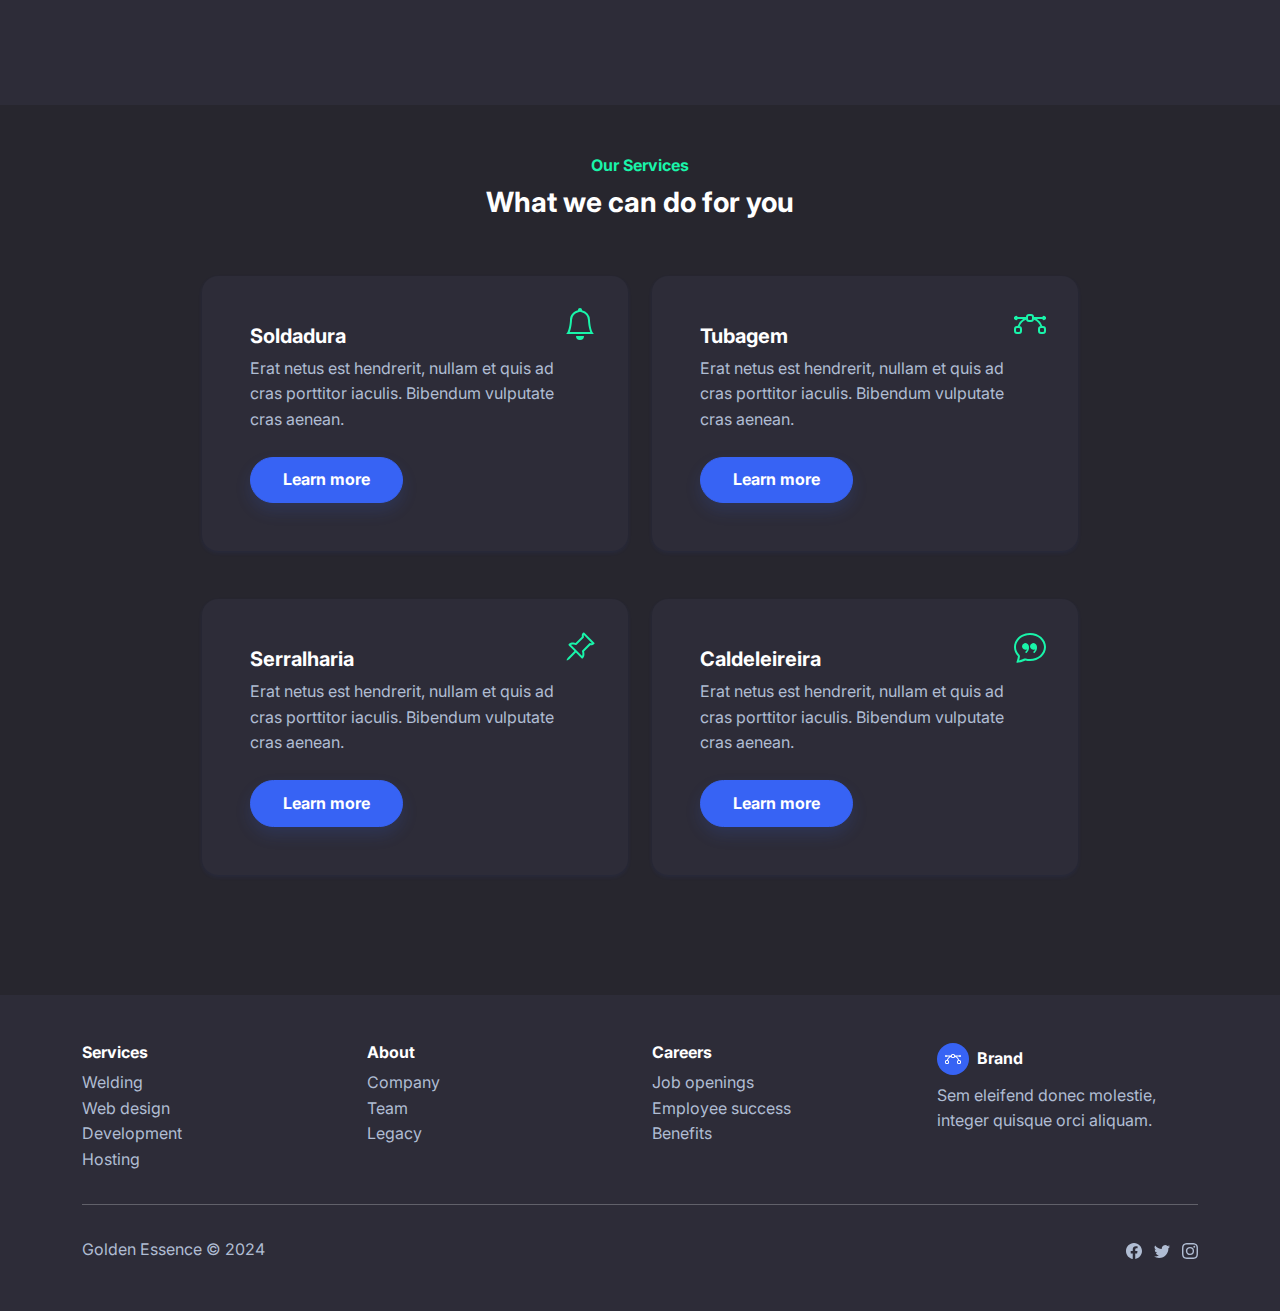
==== commit 7a46fc1e: "message" ====
--- a/index.html
+++ b/index.html
@@ -54,7 +54,7 @@
     </header>
     <section class="py-5">
         <div class="container text-center py-5">
-            <p class="fs-1 text-center mb-4" style="font-size: 1.6rem;">We have&nbsp;<span class="text-success"><strong>+2000</strong></span>&nbsp;colaborators around the world.</p>
+            <p class="fs-1 text-center mb-4" style="font-size: 1.6rem;">We have&nbsp;<span class="text-success"><strong>+200</strong></span>&nbsp;colaborators around the world.</p>
             <div class="row">
                 <div class="col-6 col-md-3 d-table-row"><img src="assets/img/portugal.png" style="max-height: 100px;"></div>
                 <div class="col-6 col-md-3"><img src="assets/img/spain.png" style="max-height: 100px;"></div>
@@ -123,40 +123,8 @@
             </div>
         </div>
     </section>
-    <section>
-        <div class="container py-5">
-            <div class="mx-auto" style="max-width: 900px;">
-                <div class="row row-cols-1 row-cols-md-2 d-flex justify-content-center">
-                    <div class="col mb-4">
-                        <div class="card bg-primary-light">
-                            <div class="card-body text-center px-4 py-5 px-md-5">
-                                <p class="fw-bold text-primary card-text mb-2">Fully Managed</p>
-                                <h5 class="fw-bold card-title mb-3">Lorem ipsum dolor sit&nbsp;nullam et quis ad cras porttitor</h5><button class="btn btn-primary btn-sm" type="button">Learn more</button>
-                            </div>
-                        </div>
-                    </div>
-                    <div class="col mb-4">
-                        <div class="card bg-secondary-light">
-                            <div class="card-body text-center px-4 py-5 px-md-5">
-                                <p class="fw-bold text-secondary card-text mb-2">Fully Managed</p>
-                                <h5 class="fw-bold card-title mb-3">Lorem ipsum dolor sit&nbsp;nullam et quis ad cras porttitor</h5><button class="btn btn-secondary btn-sm" type="button">Learn more</button>
-                            </div>
-                        </div>
-                    </div>
-                    <div class="col mb-4">
-                        <div class="card bg-info-light">
-                            <div class="card-body text-center px-4 py-5 px-md-5">
-                                <p class="fw-bold text-info card-text mb-2">Fully Managed</p>
-                                <h5 class="fw-bold card-title mb-3">Lorem ipsum dolor sit&nbsp;nullam et quis ad cras porttitor</h5><button class="btn btn-info btn-sm" type="button">Learn more</button>
-                            </div>
-                        </div>
-                    </div>
-                </div>
-            </div>
-        </div>
-    </section>
-    <footer class="bg-dark">
-        <div class="container py-4 py-lg-5">
+    <footer>
+        <div class="container py-4 py-lg-5" style="background: rgb(45,44,56);">
             <div class="row justify-content-center">
                 <div class="col-sm-4 col-md-3 text-center text-lg-start d-flex flex-column">
                     <h3 class="fs-6 fw-bold">Services</h3>
--- a/assets/css/Modern-Contact-Form.css
+++ b/assets/css/Modern-Contact-Form.css
@@ -10,13 +10,14 @@
 .form-control.input {
   border: 0;
   background: transparent;
-  border-bottom: 1px solid silver;
+  border-bottom: 2px solid silver;
   border-radius: 0px !important;
+  color: white;
 }
 
 .getintouch {
   height: auto;
-  background-image: url("../../assets/img/Get%20In%20touch/GetInTouch.png");
+  background-color: rgb(39,38,46);
   background-size: cover;
   background-repeat: no-repeat;
 }
